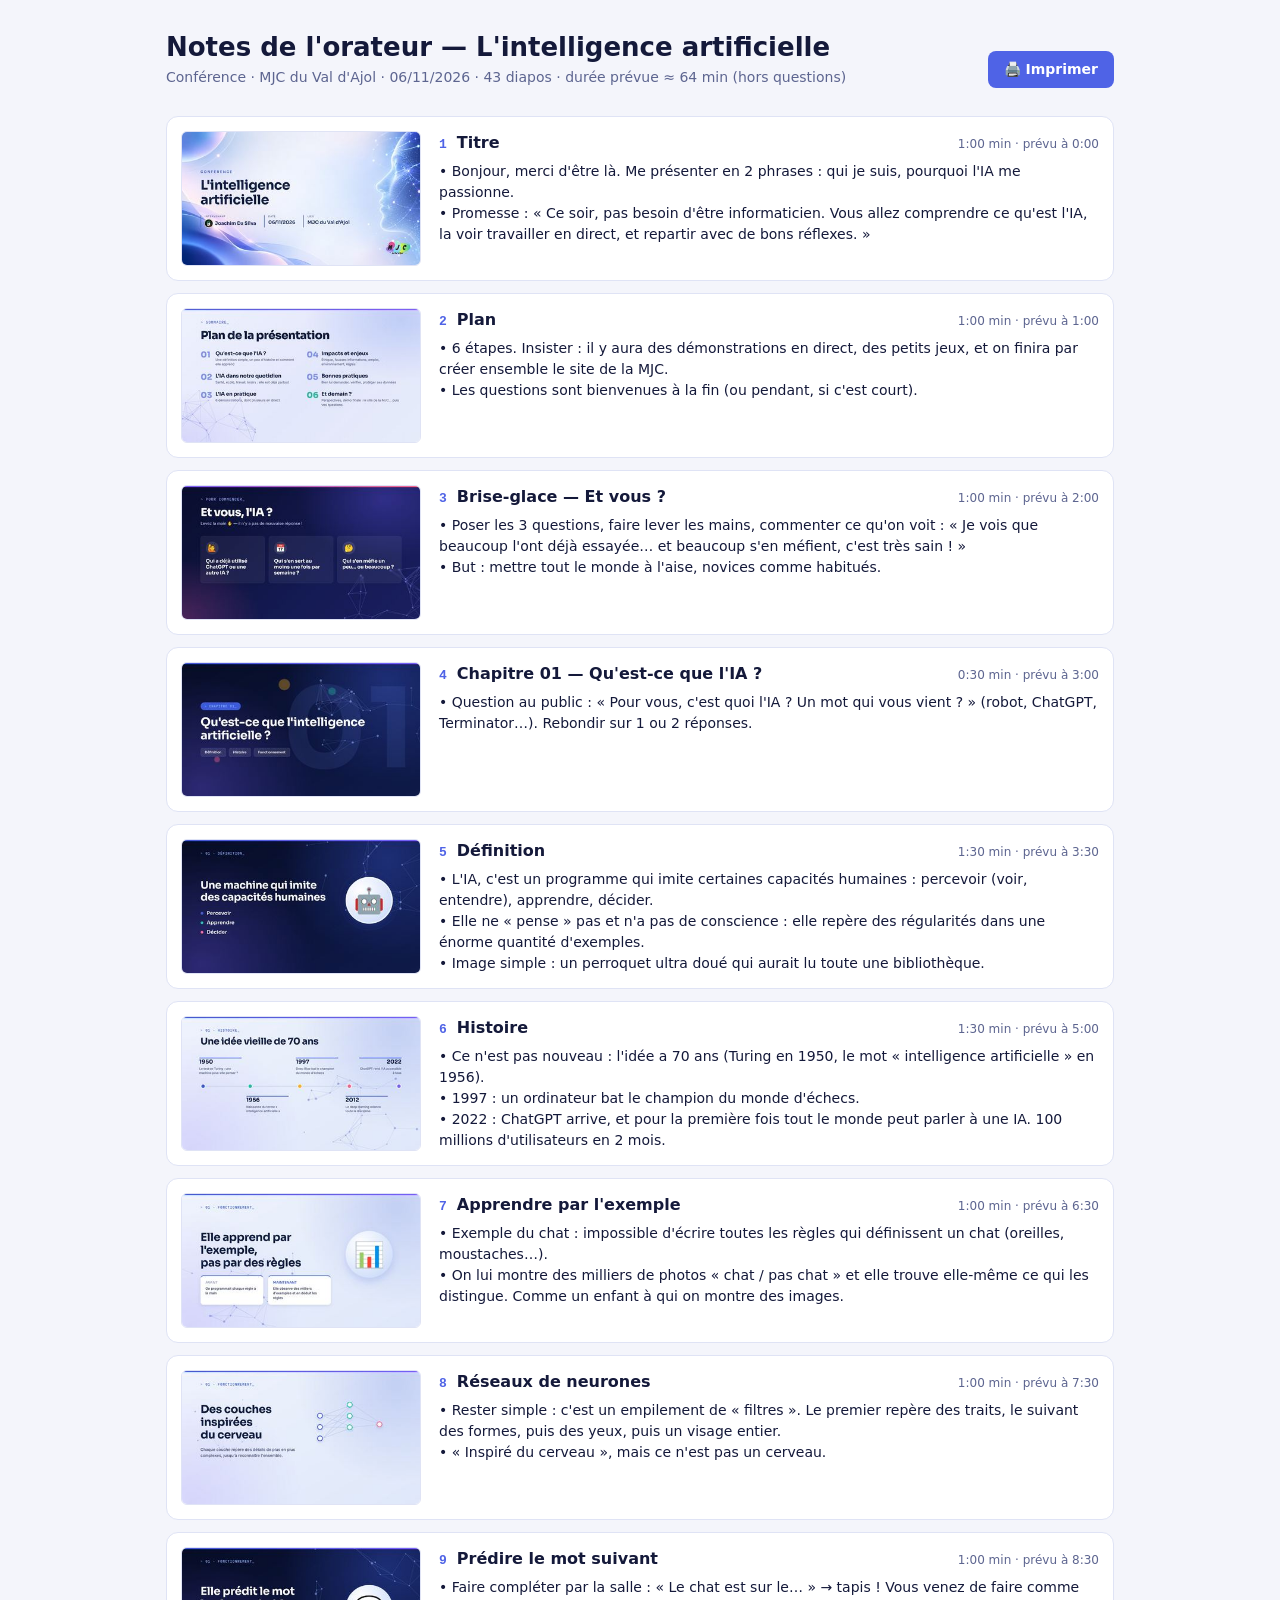
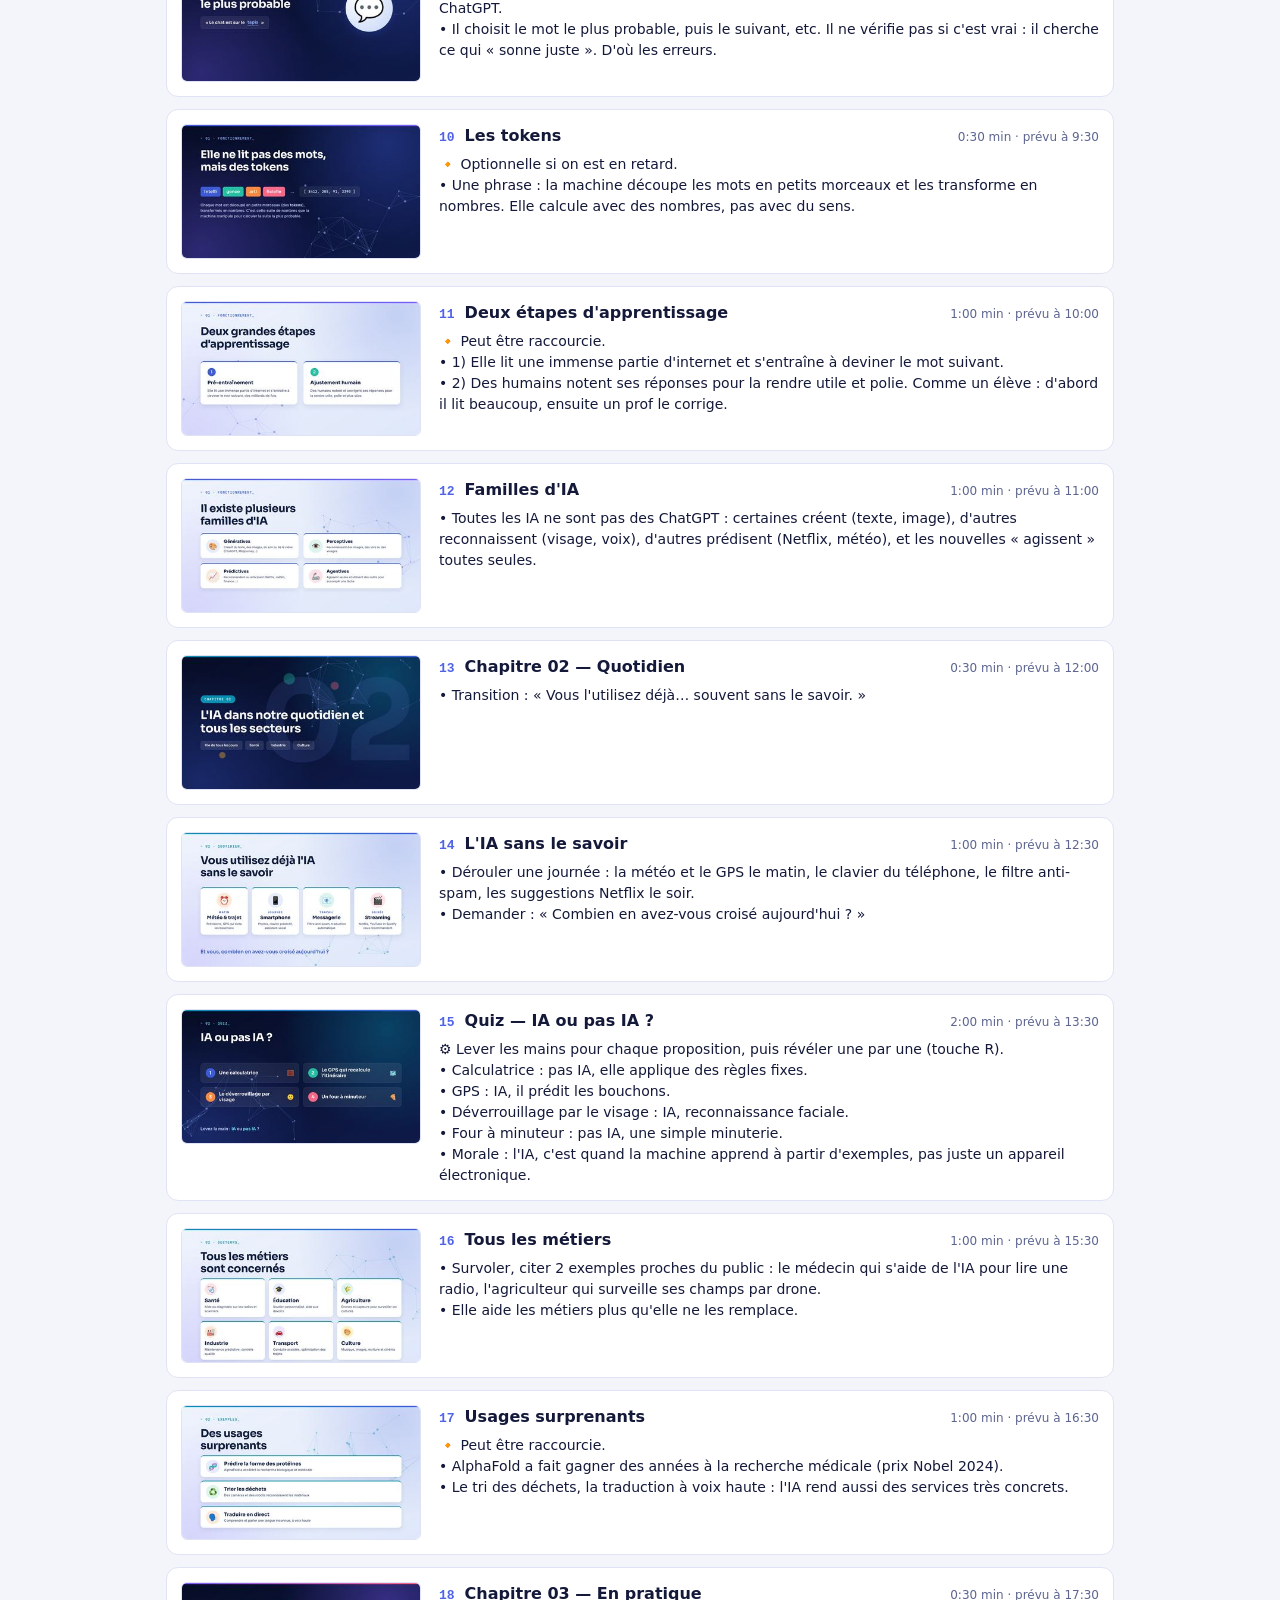
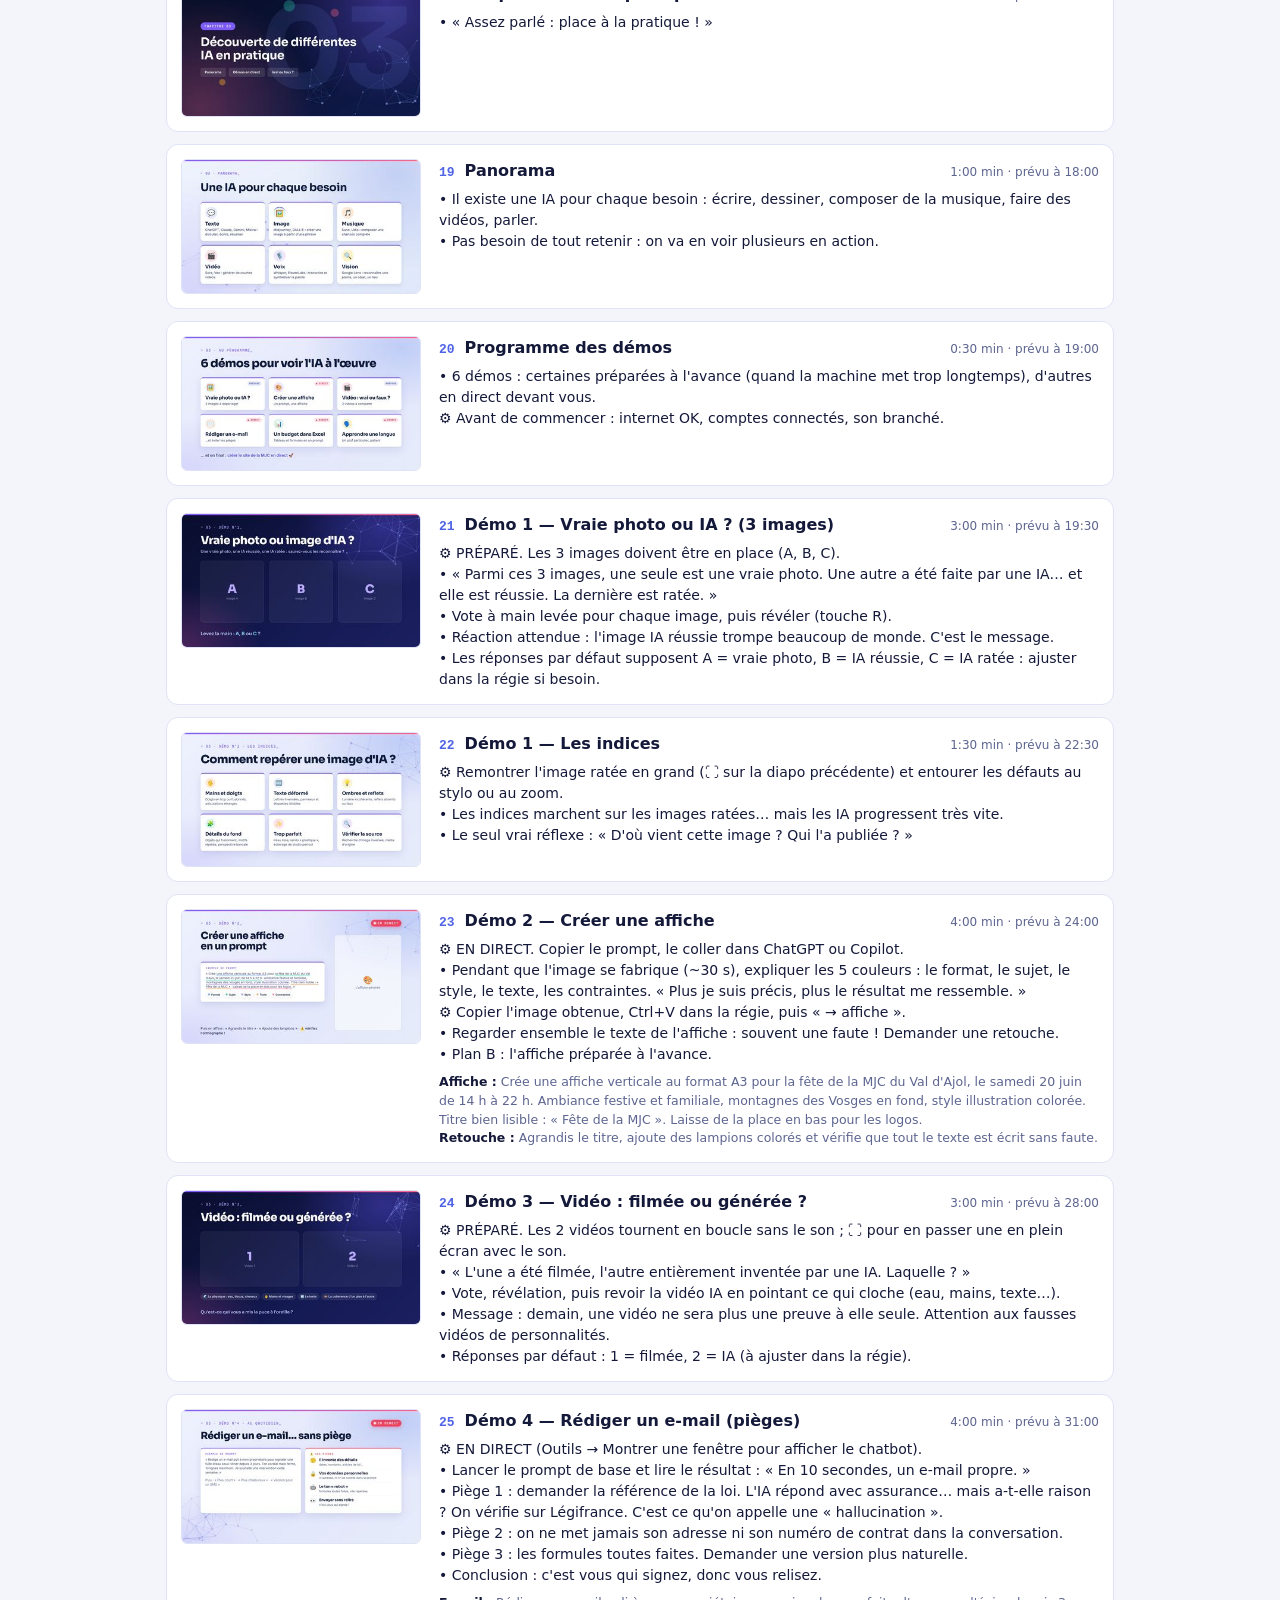
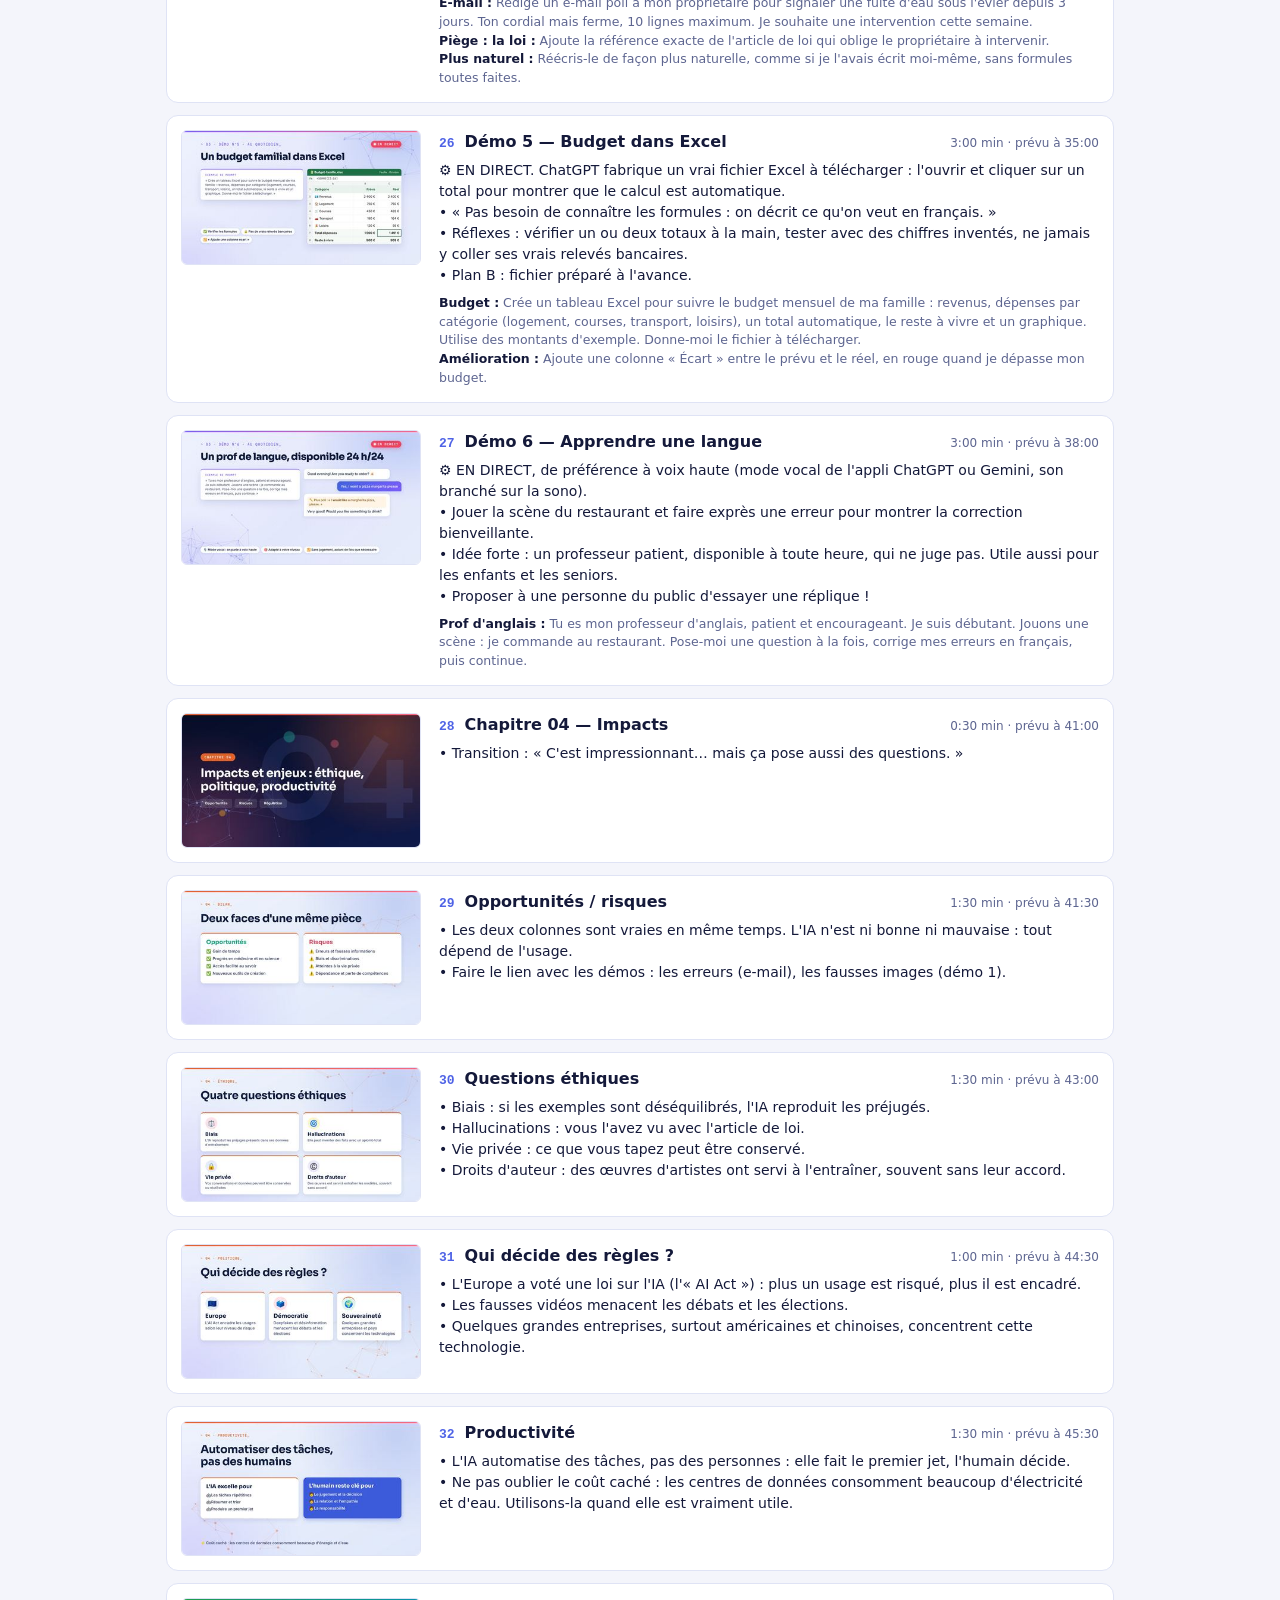
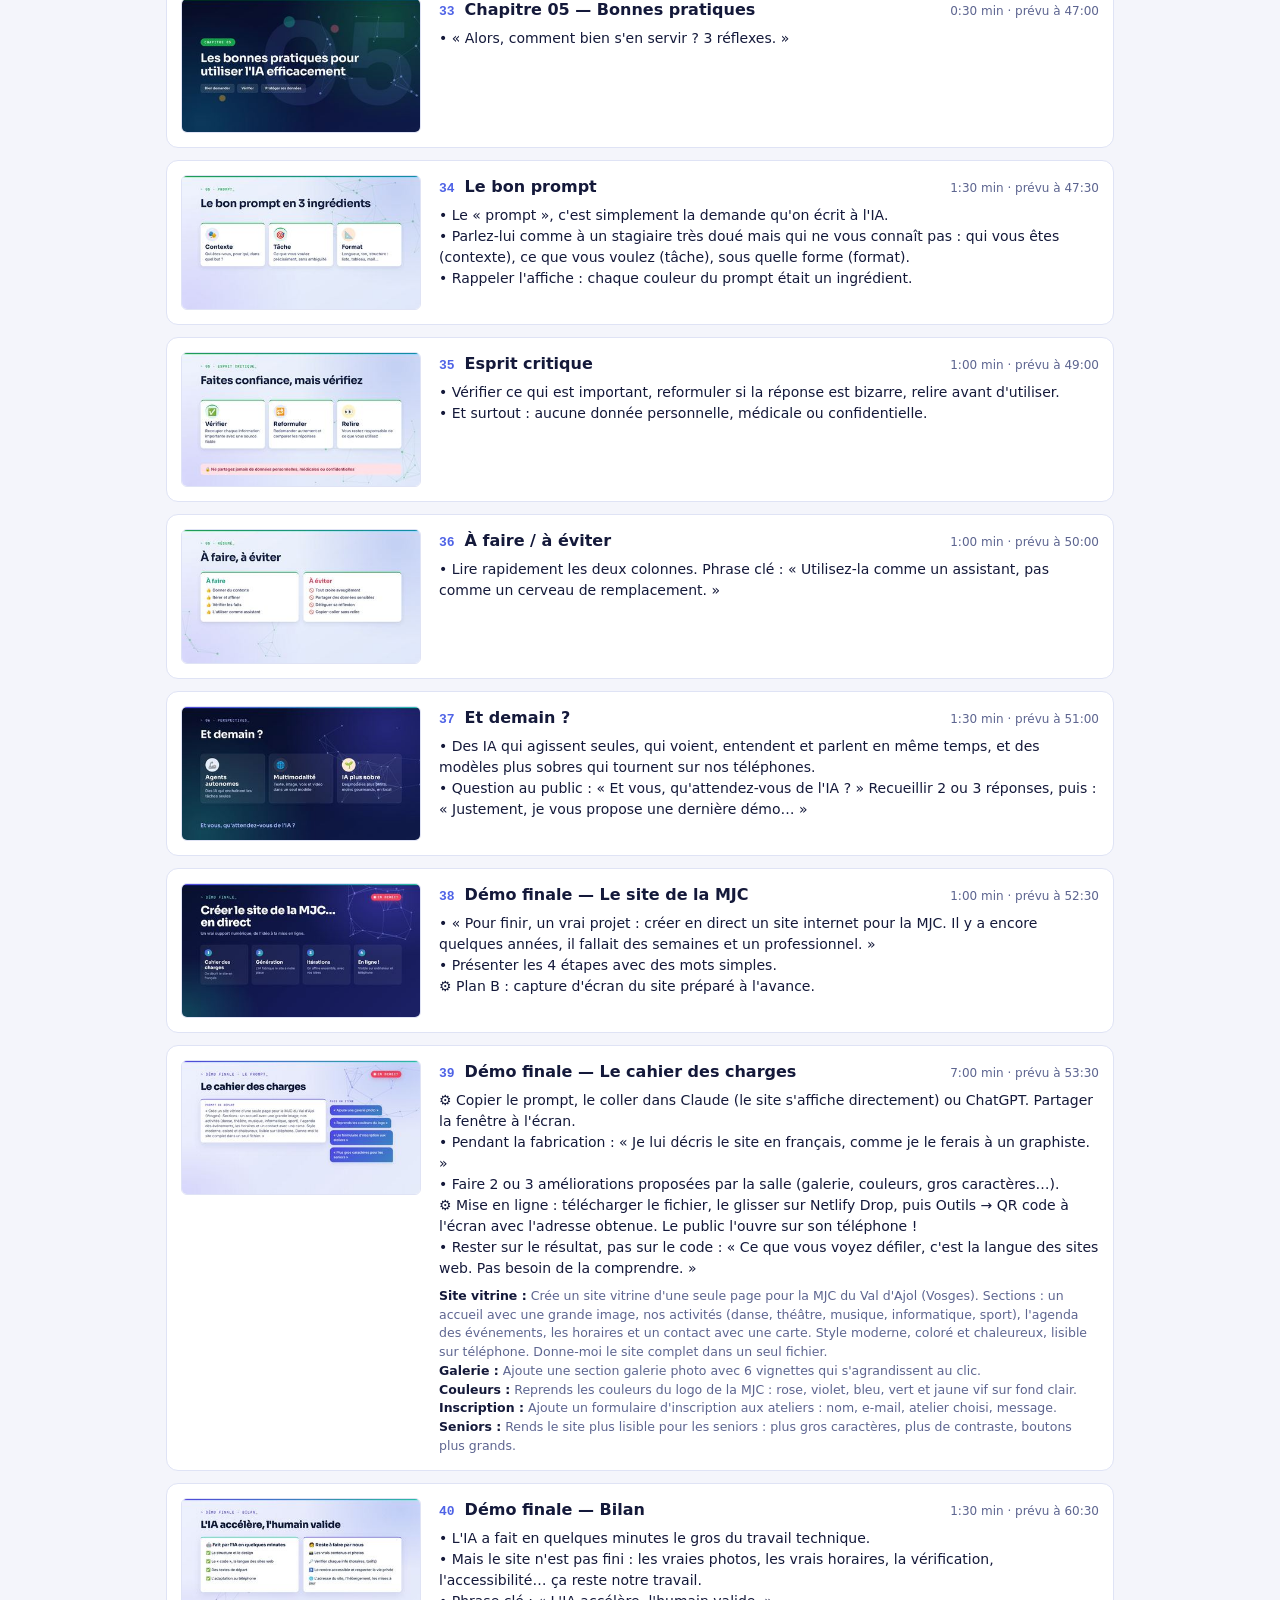
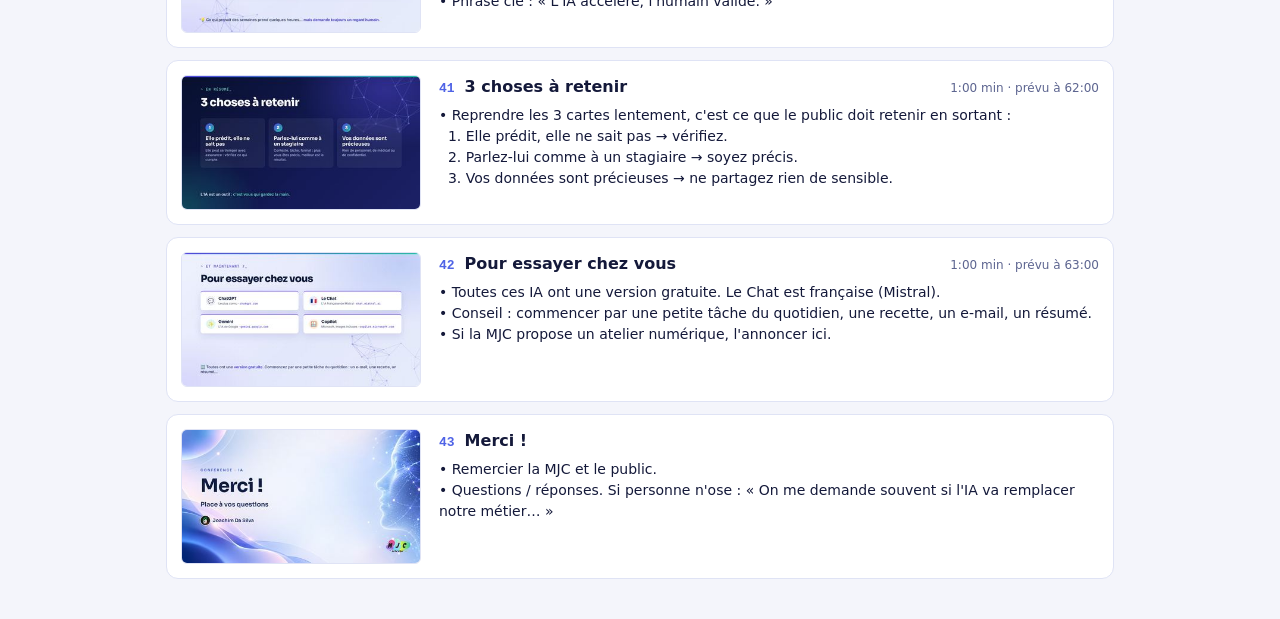
==== notes.html @ 3f6a73b7 "Améliorer la présentation et préparer le jour J (43 diapos) - Plan mis à jour, brise-glace en ouvert" ====
<!doctype html>
<html lang="fr">
<head>
  <meta charset="utf-8">
  <meta name="viewport" content="width=device-width, initial-scale=1">
  <title>Notes de l'orateur</title>
  <link rel="icon" href="data:image/svg+xml,<svg xmlns='http://www.w3.org/2000/svg' viewBox='0 0 100 100'><text y='.9em' font-size='90'>🖨️</text></svg>">
  <style>
    :root { color-scheme: light; --ink: #14193a; --muted: #5d6590; --line: #dfe3f5; --accent: #4f63e6; }
    * { box-sizing: border-box; }
    body { margin: 0; background: #f4f5fb; color: var(--ink); font: 14px/1.5 system-ui, -apple-system, "Segoe UI", Roboto, sans-serif; }
    header { max-width: 980px; margin: 0 auto; padding: 28px 16px 8px; display: flex; flex-wrap: wrap; gap: 12px; align-items: end; justify-content: space-between; }
    h1 { margin: 0; font-size: 26px; }
    .sub { color: var(--muted); }
    button { font: inherit; padding: 8px 16px; border-radius: 8px; border: 0; background: var(--accent); color: #fff; font-weight: 600; cursor: pointer; }
    main { max-width: 980px; margin: 0 auto; padding: 8px 16px 40px; }
    .s { display: grid; grid-template-columns: 240px 1fr; gap: 18px; background: #fff; border: 1px solid var(--line); border-radius: 12px; padding: 14px; margin-top: 12px; break-inside: avoid; }
    .s img { width: 100%; aspect-ratio: 16/9; border-radius: 6px; display: block; border: 1px solid var(--line); }
    .head { display: flex; gap: 10px; align-items: baseline; flex-wrap: wrap; }
    .num { font: 700 13px ui-monospace, Menlo, monospace; color: var(--accent); }
    .title { font-weight: 700; font-size: 16px; }
    .min { margin-left: auto; font-size: 12px; color: var(--muted); white-space: nowrap; }
    .notes { white-space: pre-wrap; margin-top: 6px; }
    .prompts { margin-top: 8px; font-size: 12.5px; color: var(--muted); }
    .prompts b { color: var(--ink); }
    @media (max-width: 640px) { .s { grid-template-columns: 1fr; } }
    @media print {
      body { background: #fff; font-size: 11.5px; }
      header button { display: none; }
      header { padding-top: 0; }
      .s { grid-template-columns: 170px 1fr; padding: 8px; margin-top: 6px; border-radius: 6px; }
    }
  </style>
</head>
<body>
  <header>
    <div>
      <h1 id="t"></h1>
      <div class="sub" id="sub"></div>
    </div>
    <button onclick="print()">🖨️ Imprimer</button>
  </header>
  <main id="list"></main>
  <script src="js/deck.js"></script>
  <script>
    (function () {
      const esc = (s) => String(s ?? '').replace(/[&<>"']/g, (c) => ({ '&': '&amp;', '<': '&lt;', '>': '&gt;', '"': '&quot;', "'": '&#39;' }[c]));
      let local = {};
      try { local = JSON.parse(localStorage.getItem('wc:notes')) || {}; } catch {}
      const fmt = (m) => { const s = Math.round(m * 60); return `${Math.floor(s / 60)}:${String(s % 60).padStart(2, '0')}`; };
      let total = 0;
      const rows = [];
      for (let n = 1; n <= DECK.slideCount; n++) {
        const c = DECK.slides[n] || {};
        const start = total;
        total += c.minutes || 0;
        const notes = local[n] ?? c.notes ?? '';
        const prompts = (c.prompts || []).map((p) => `<div><b>${esc(p.label)} :</b> ${esc(p.text)}</div>`).join('');
        rows.push(`<section class="s"><img src="${DECK.thumb(n)}" alt="">
          <div><div class="head"><span class="num">${n}</span><span class="title">${esc(c.title || 'Diapo ' + n)}</span>
          <span class="min">${c.minutes ? `${fmt(c.minutes)} min · prévu à ${fmt(start)}` : ''}</span></div>
          <div class="notes">${esc(notes) || '<span class="sub">—</span>'}</div>
          ${prompts ? `<div class="prompts">${prompts}</div>` : ''}</div></section>`);
      }
      document.title = 'Notes — ' + DECK.title;
      document.getElementById('t').textContent = 'Notes de l\'orateur — ' + DECK.title;
      document.getElementById('sub').textContent = `${DECK.subtitle} · ${DECK.slideCount} diapos · durée prévue ≈ ${Math.round(total)} min (hors questions)`;
      document.getElementById('list').innerHTML = rows.join('');
    })();
  </script>
</body>
</html>
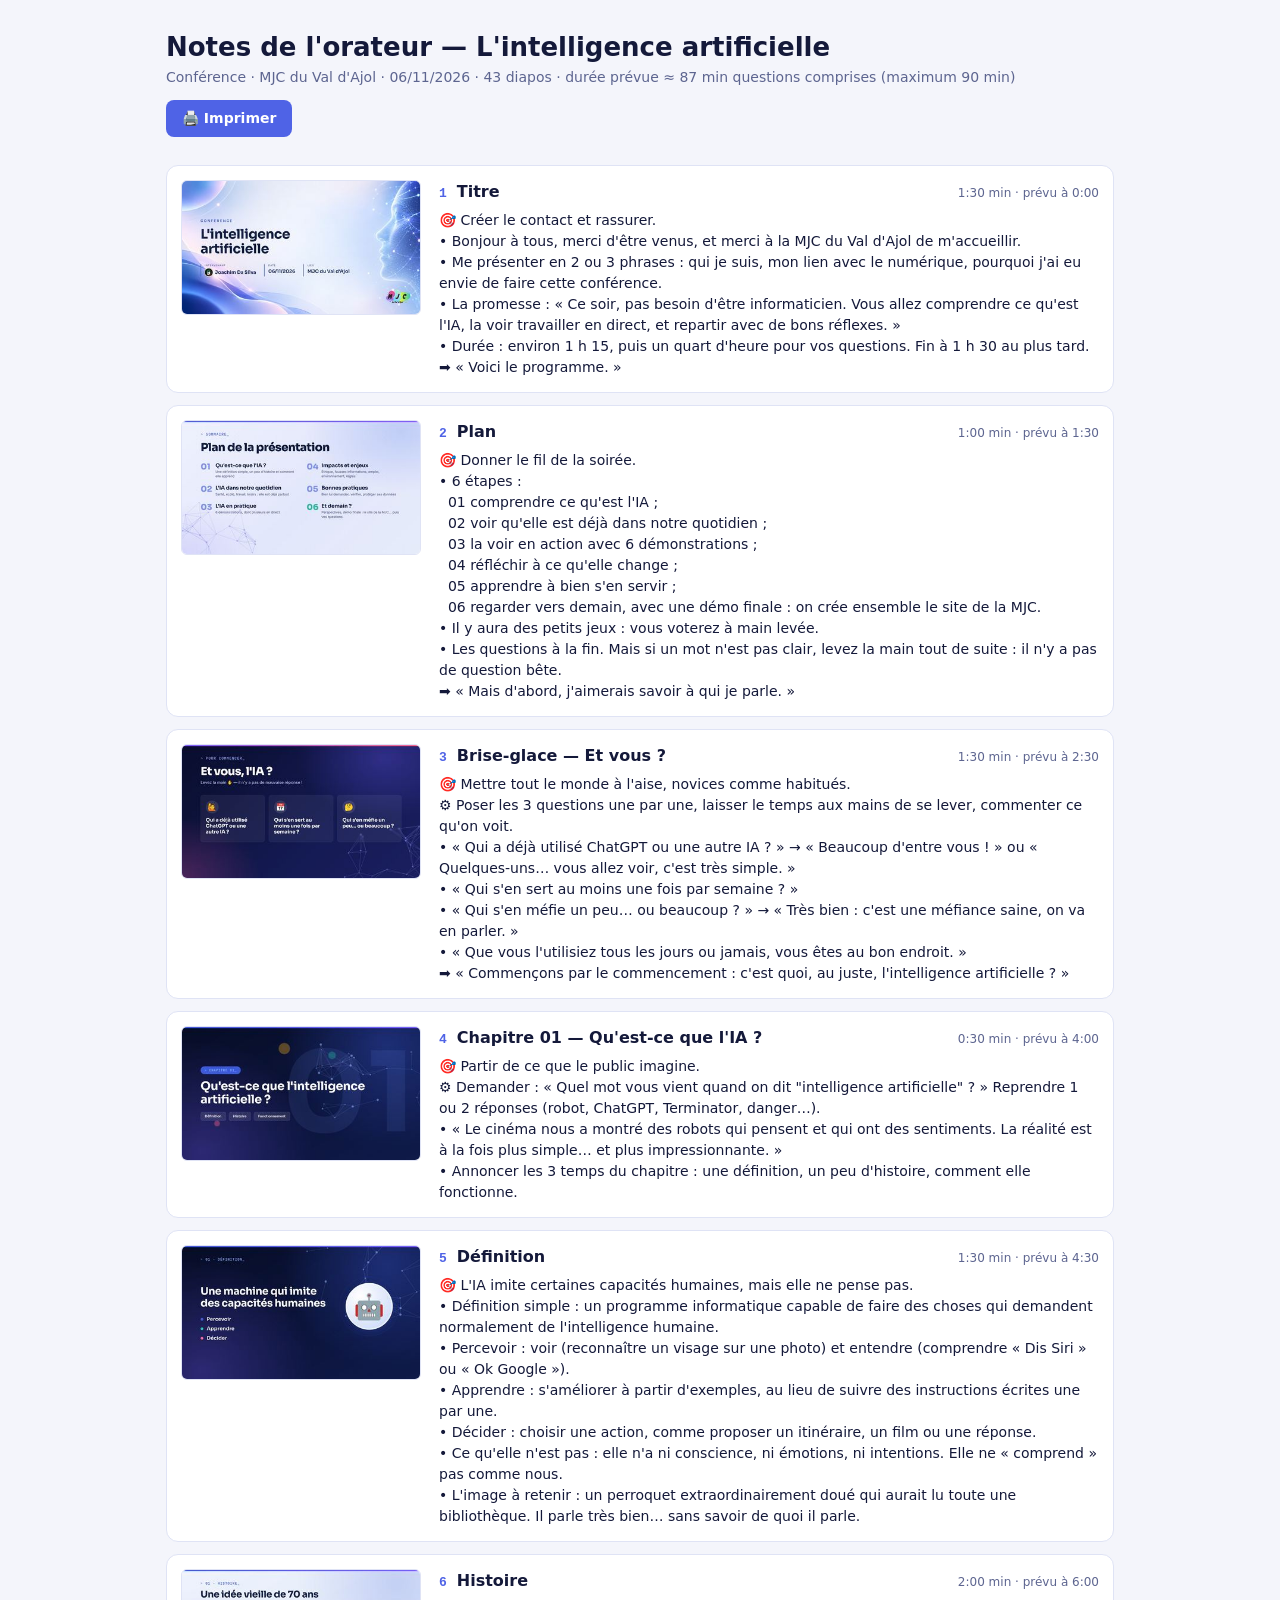
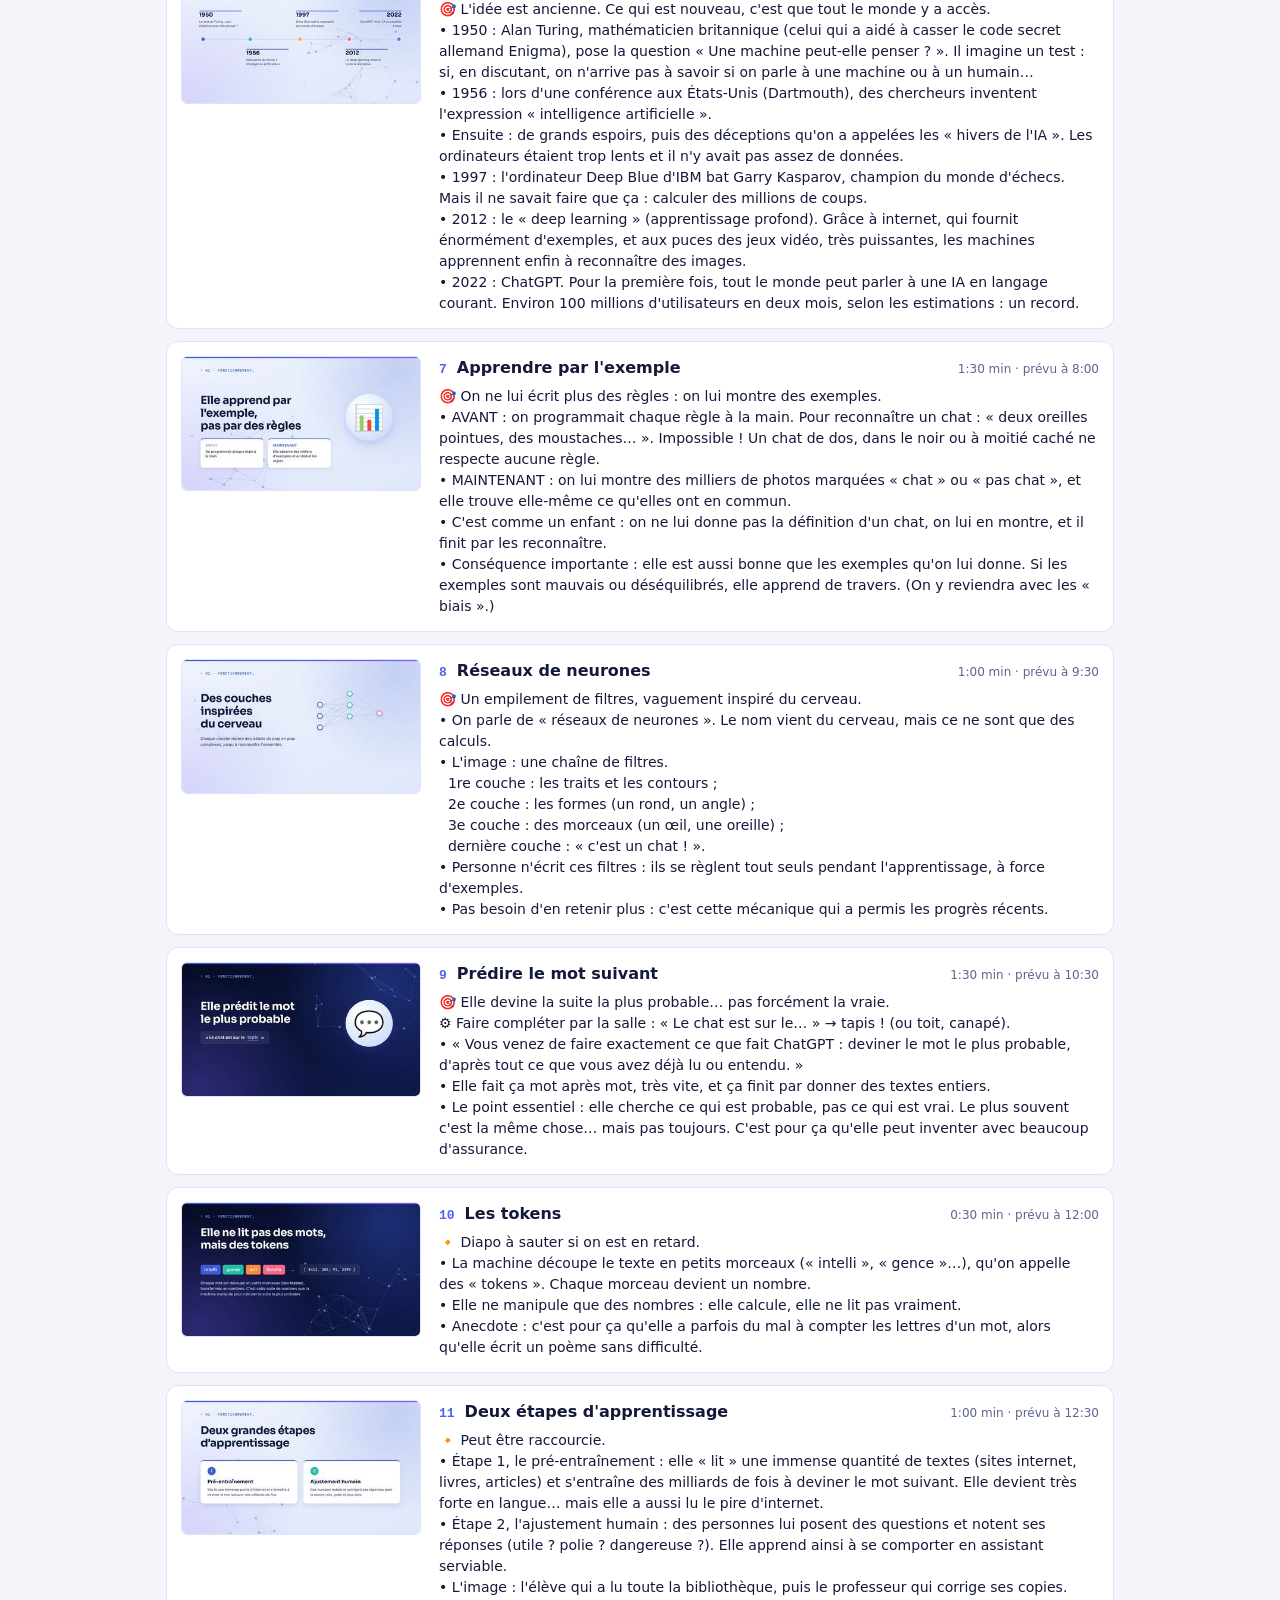
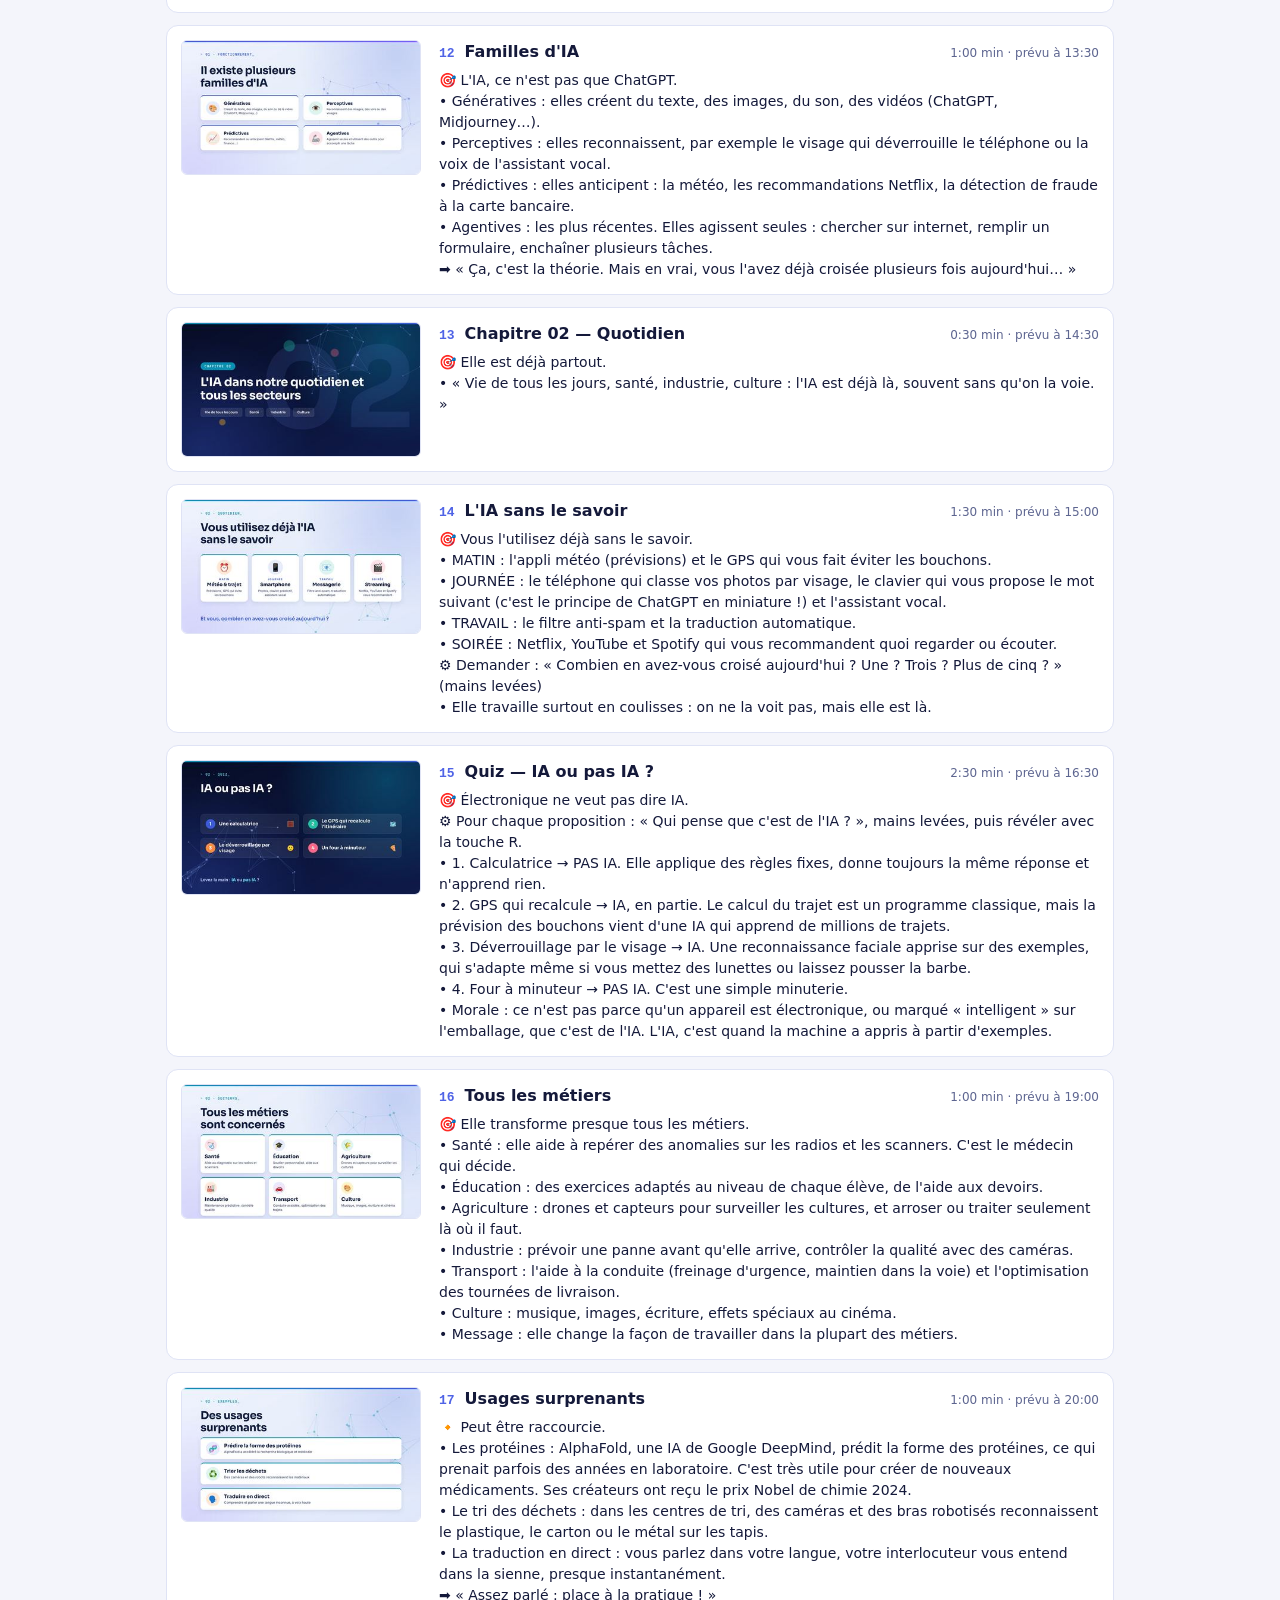
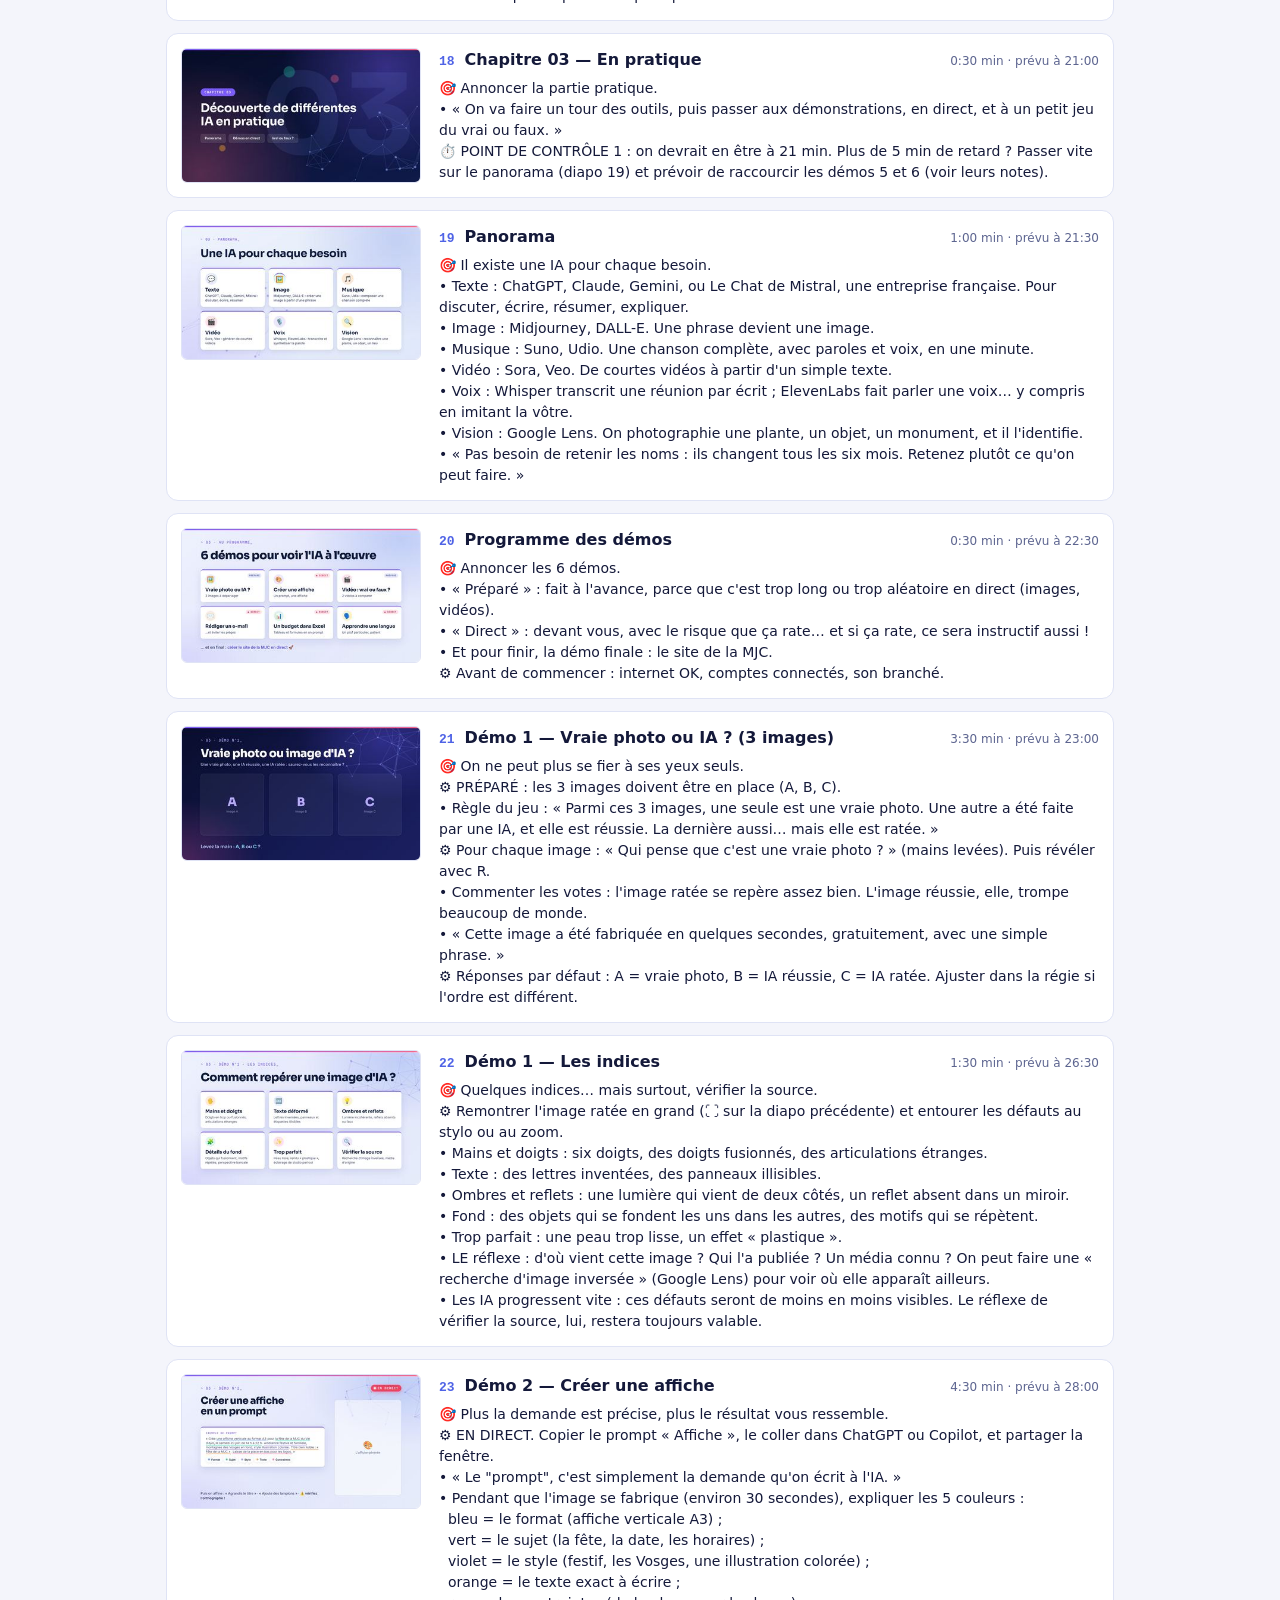
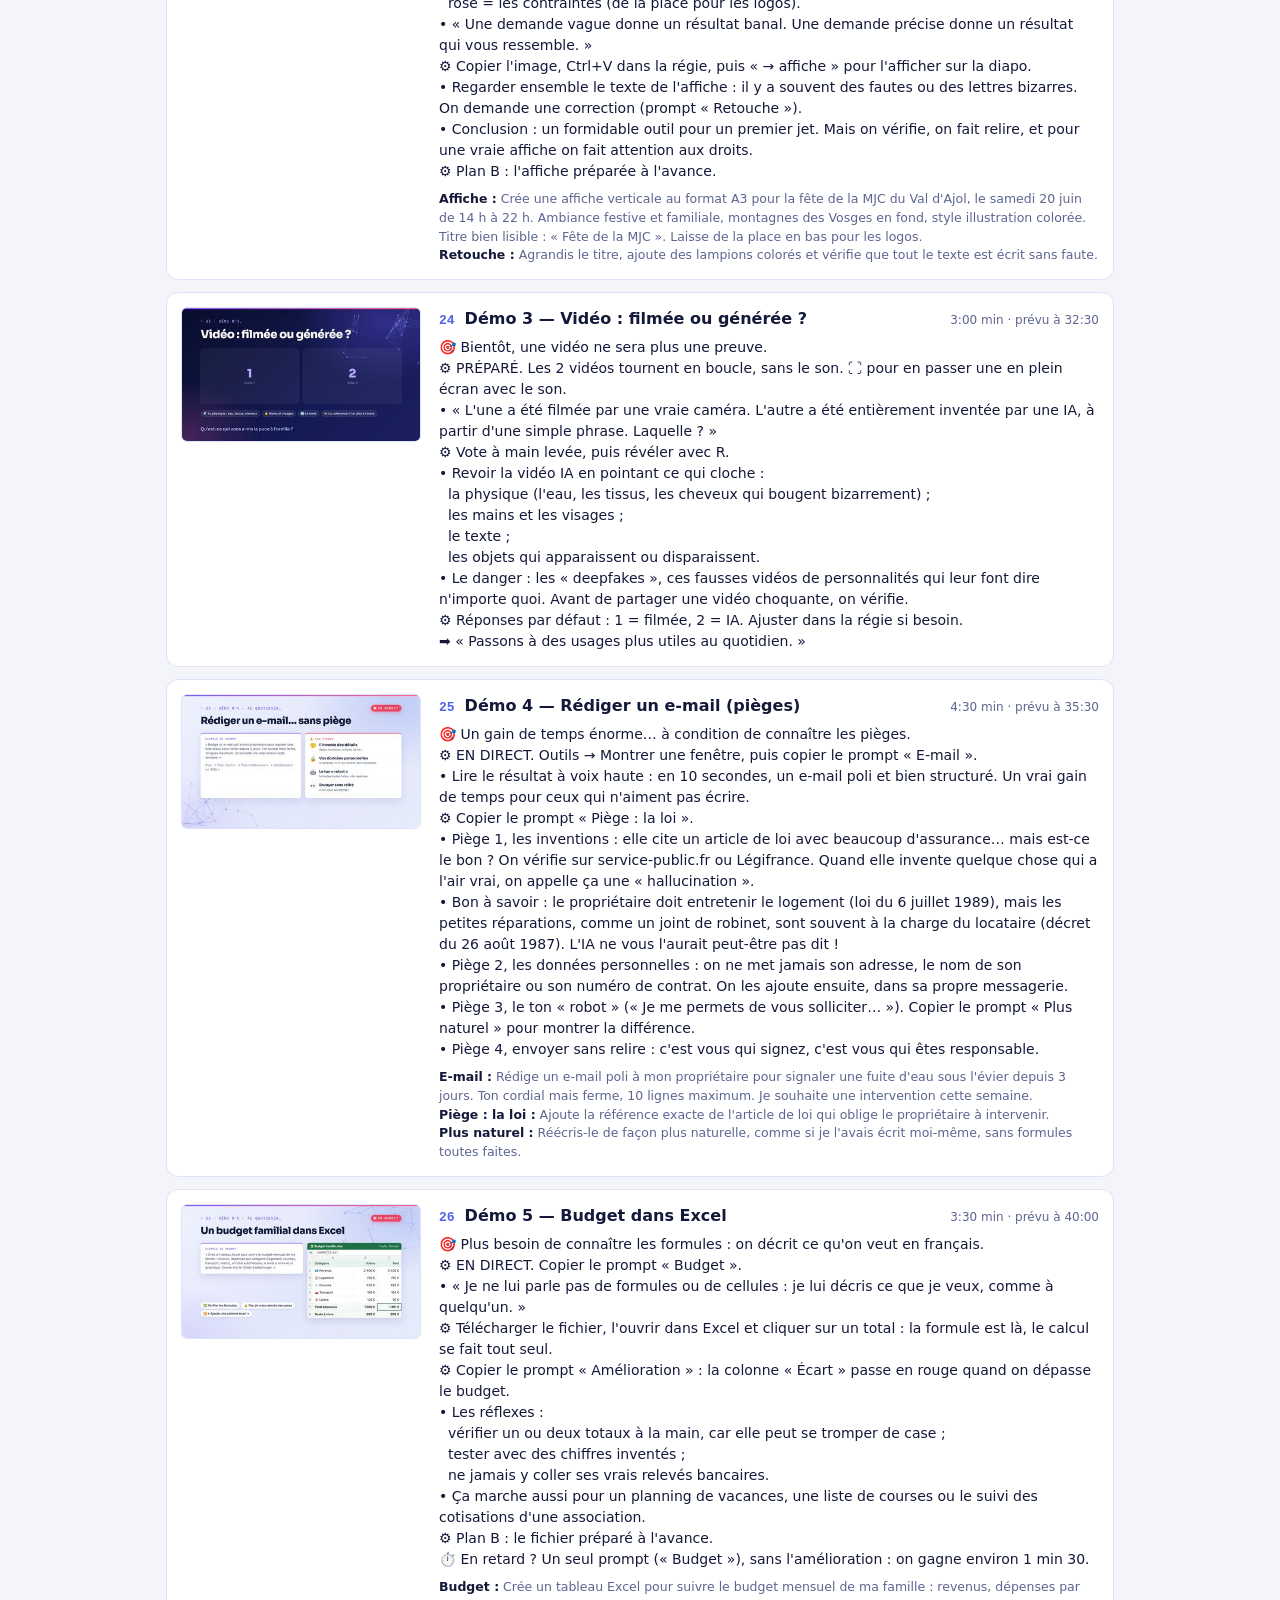
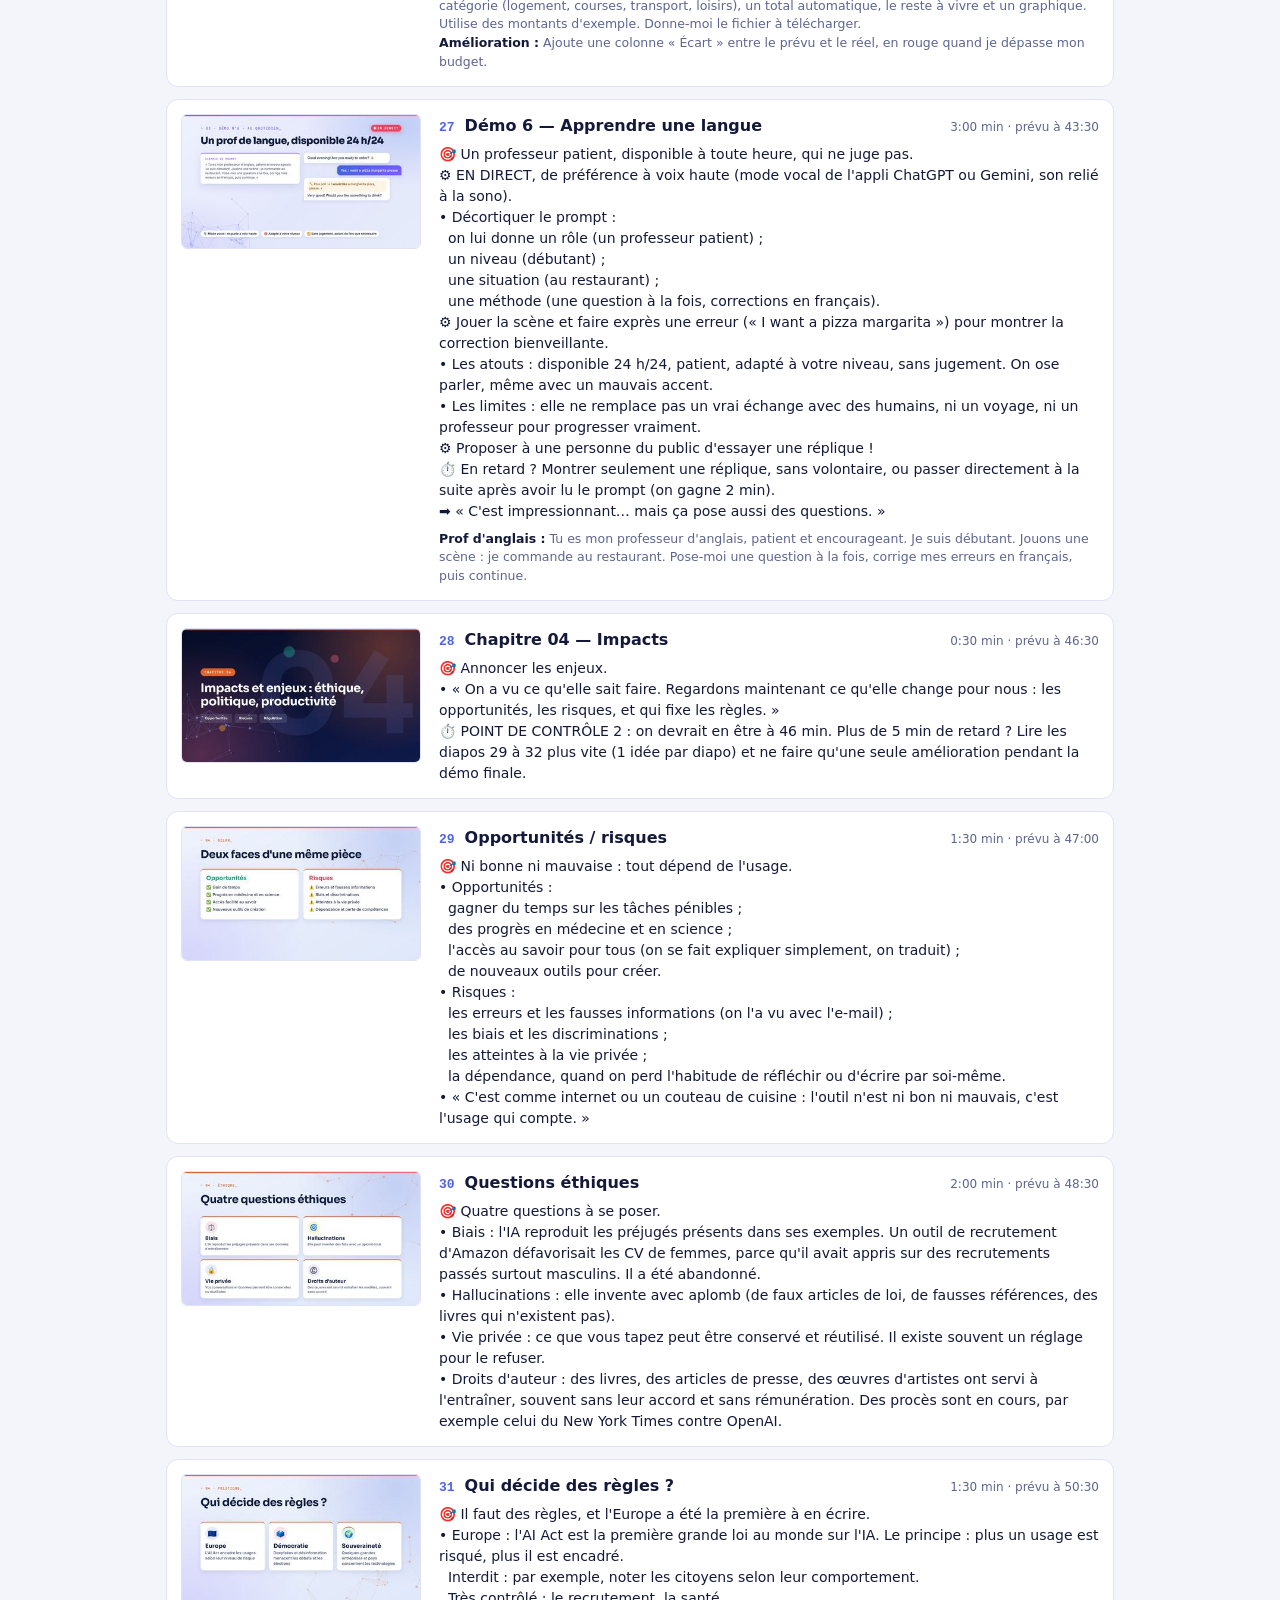
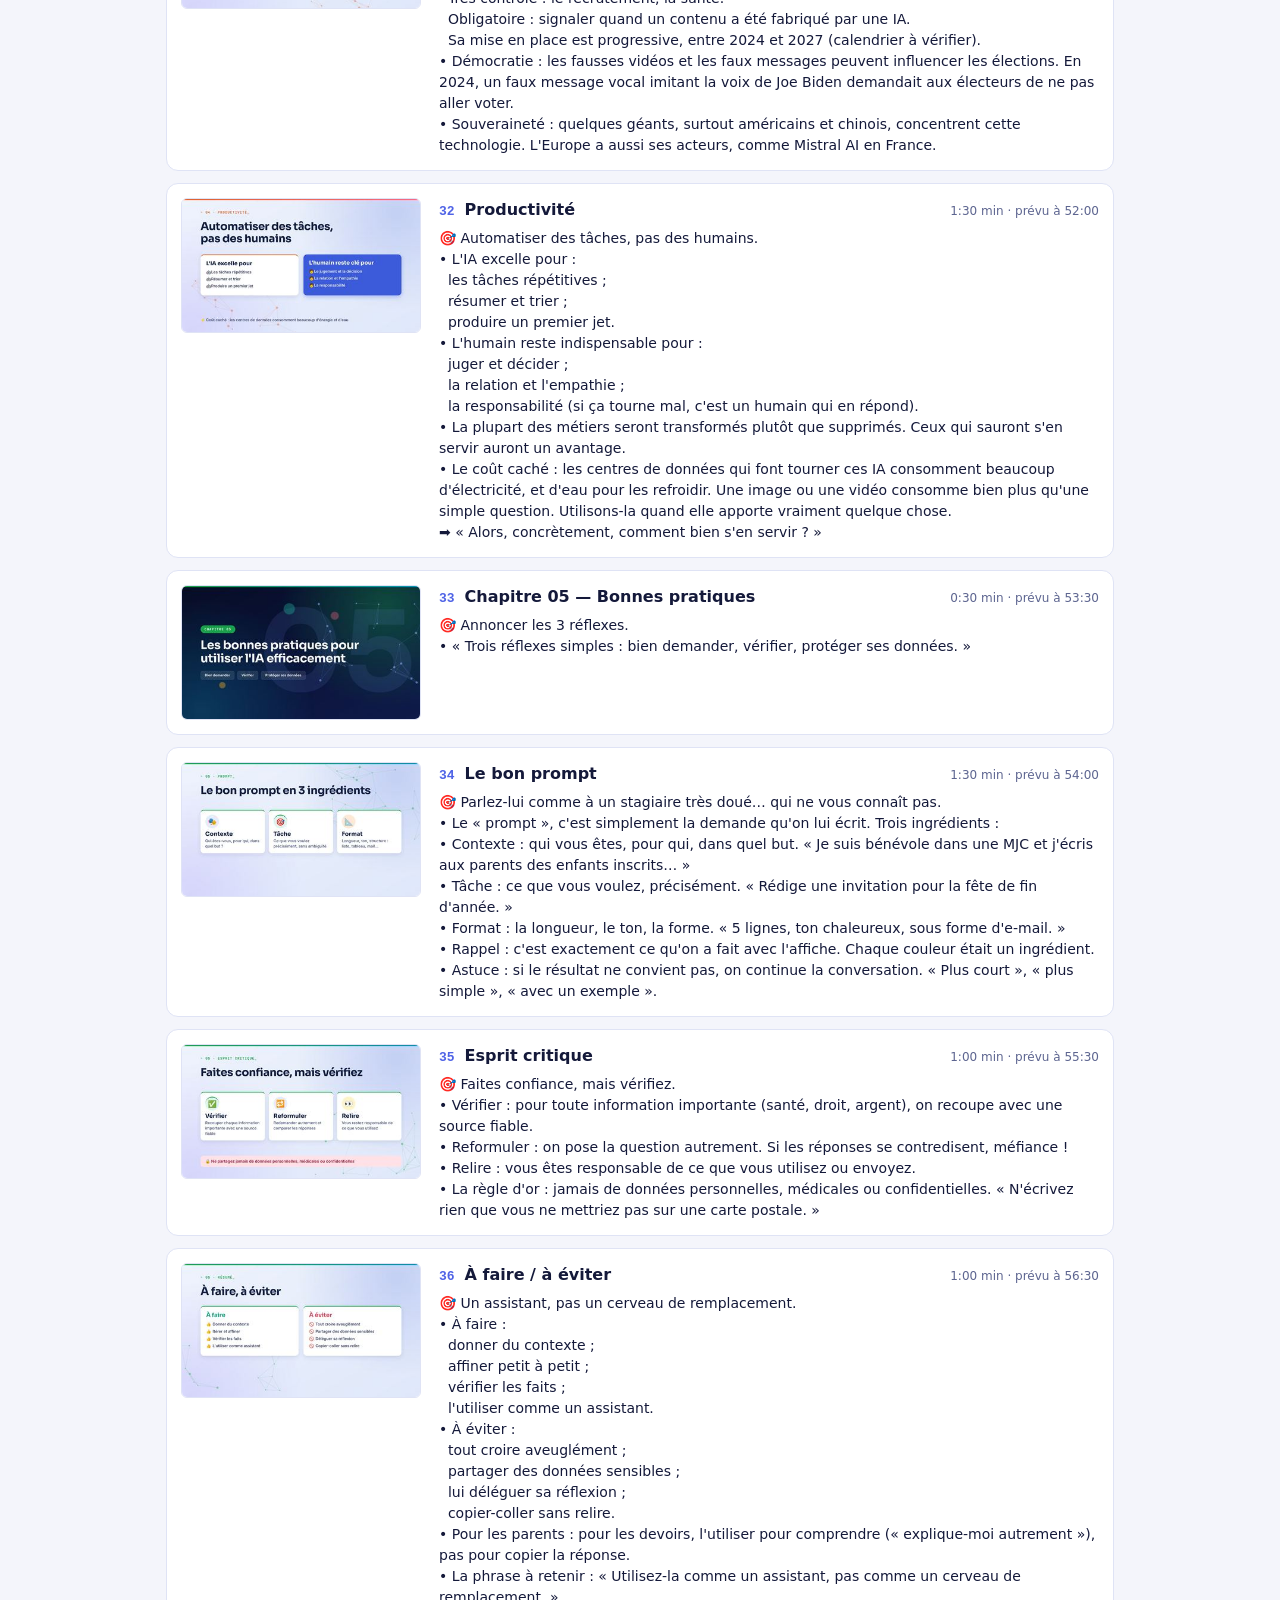
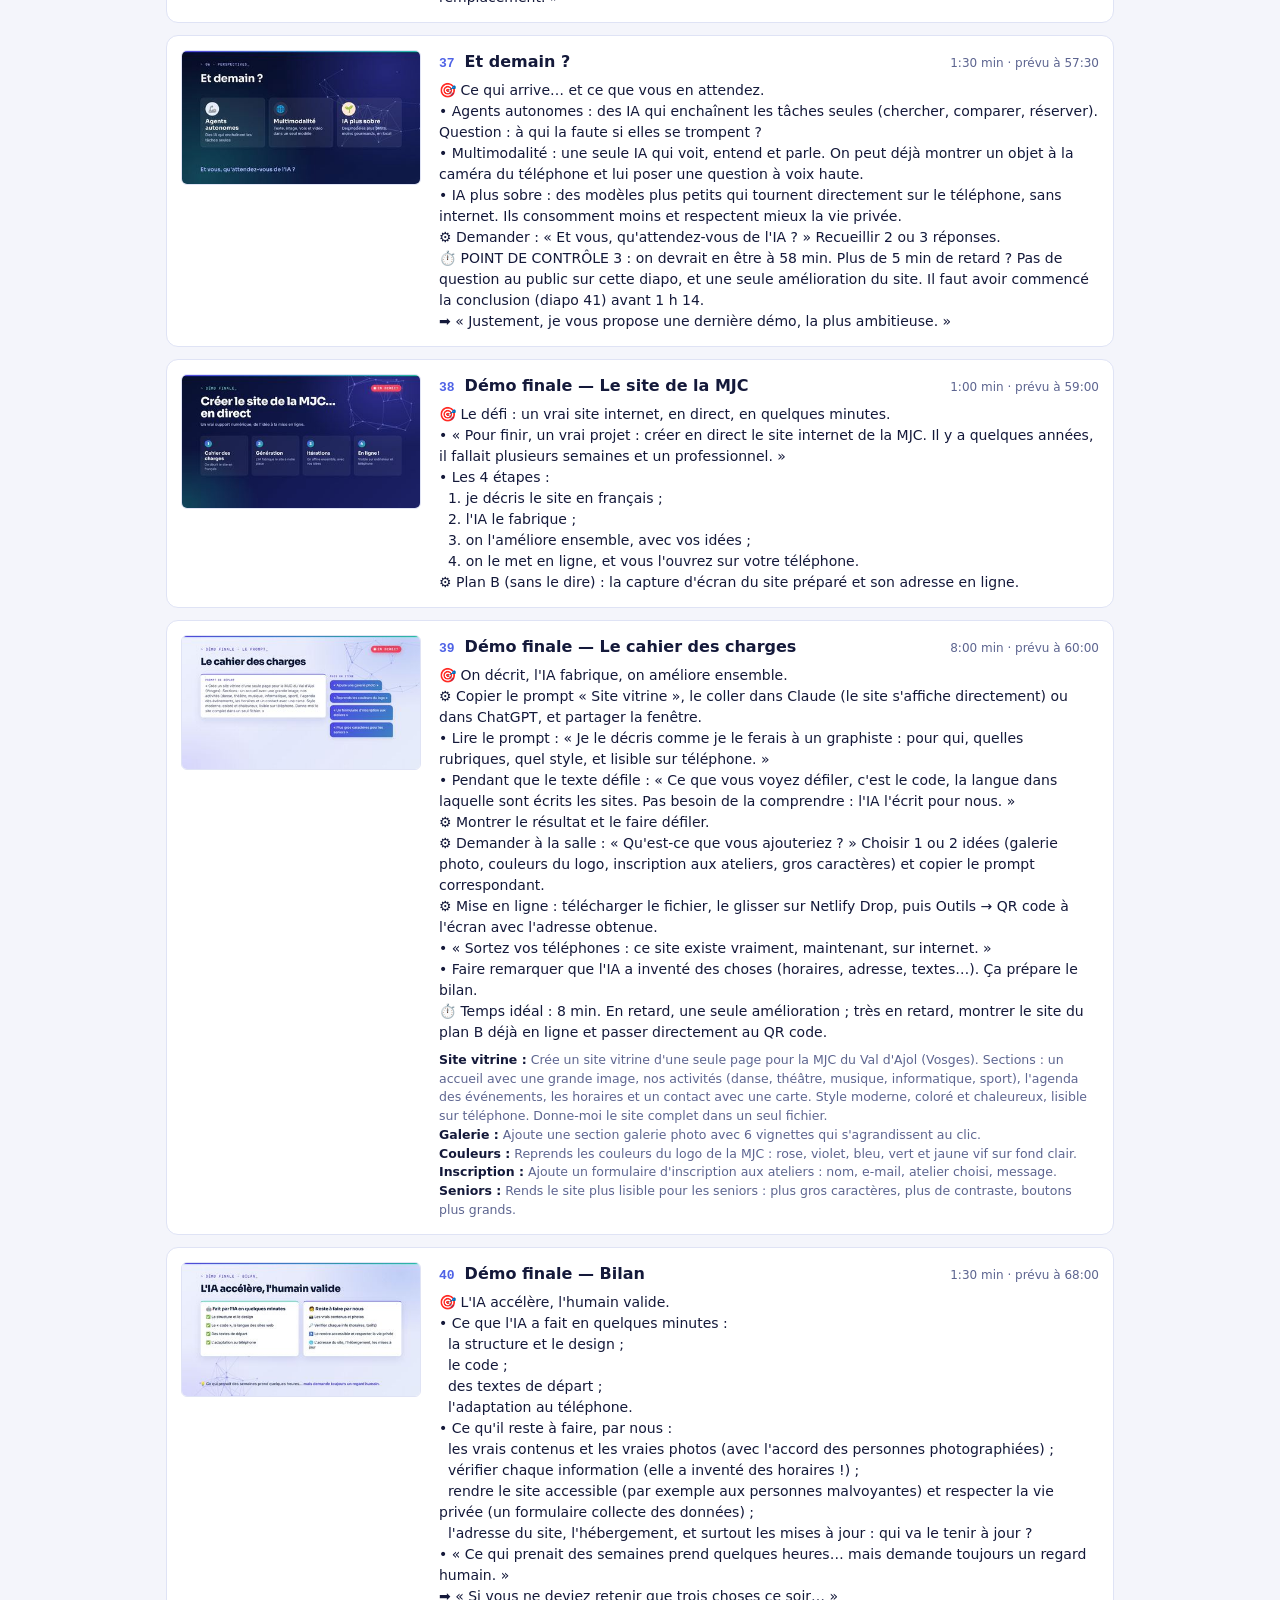
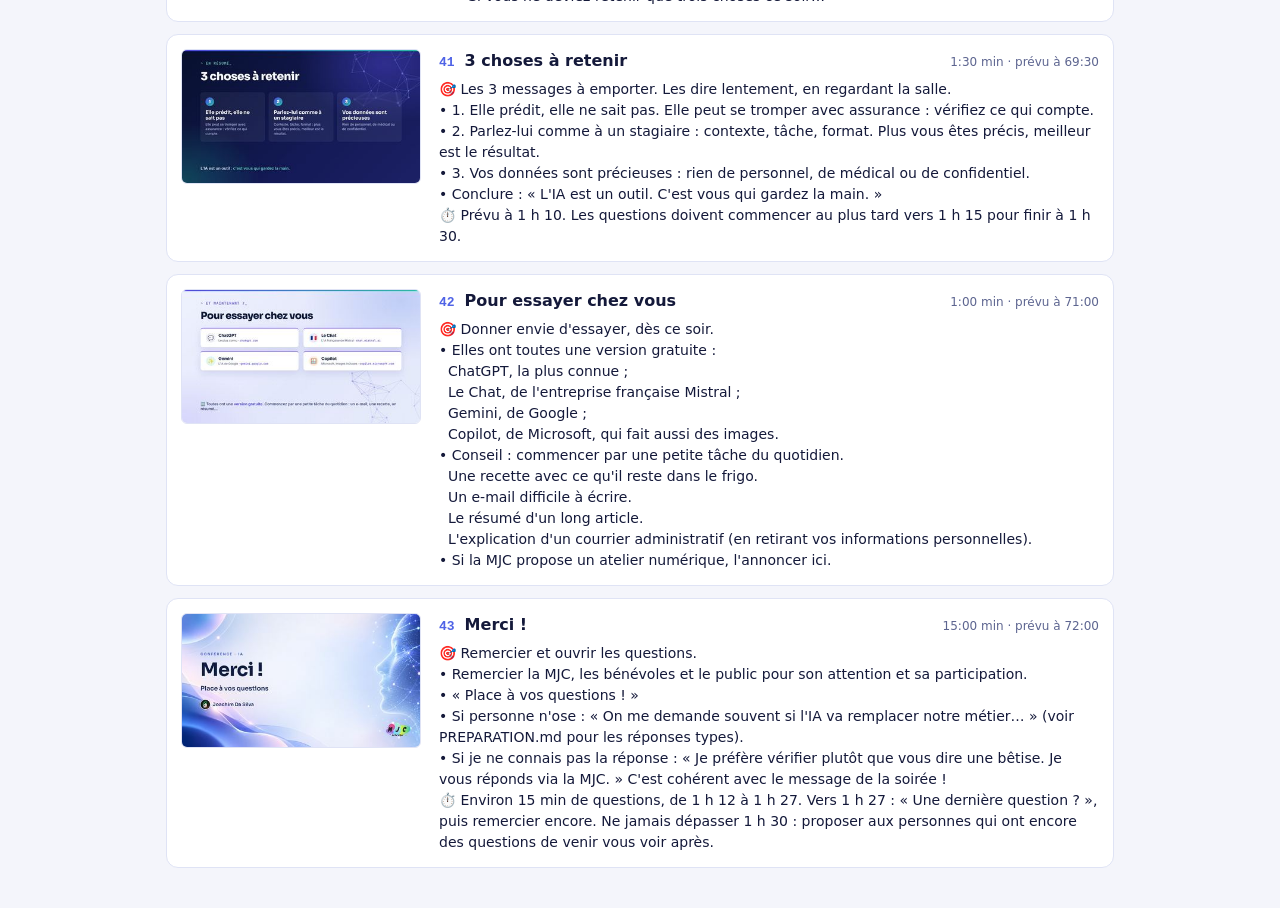
==== commit 2beb7479: "Recaler la conférence sur 1 h 30 maximum - Minutage réaliste par diapo : 72 min de contenu, 15 min d" ====
--- a/notes.html
+++ b/notes.html
@@ -64,7 +64,7 @@
       }
       document.title = 'Notes — ' + DECK.title;
       document.getElementById('t').textContent = 'Notes de l\'orateur — ' + DECK.title;
-      document.getElementById('sub').textContent = `${DECK.subtitle} · ${DECK.slideCount} diapos · durée prévue ≈ ${Math.round(total)} min (hors questions)`;
+      document.getElementById('sub').textContent = `${DECK.subtitle} · ${DECK.slideCount} diapos · durée prévue ≈ ${Math.round(total)} min questions comprises (maximum ${DECK.durationMinutes} min)`;
       document.getElementById('list').innerHTML = rows.join('');
     })();
   </script>
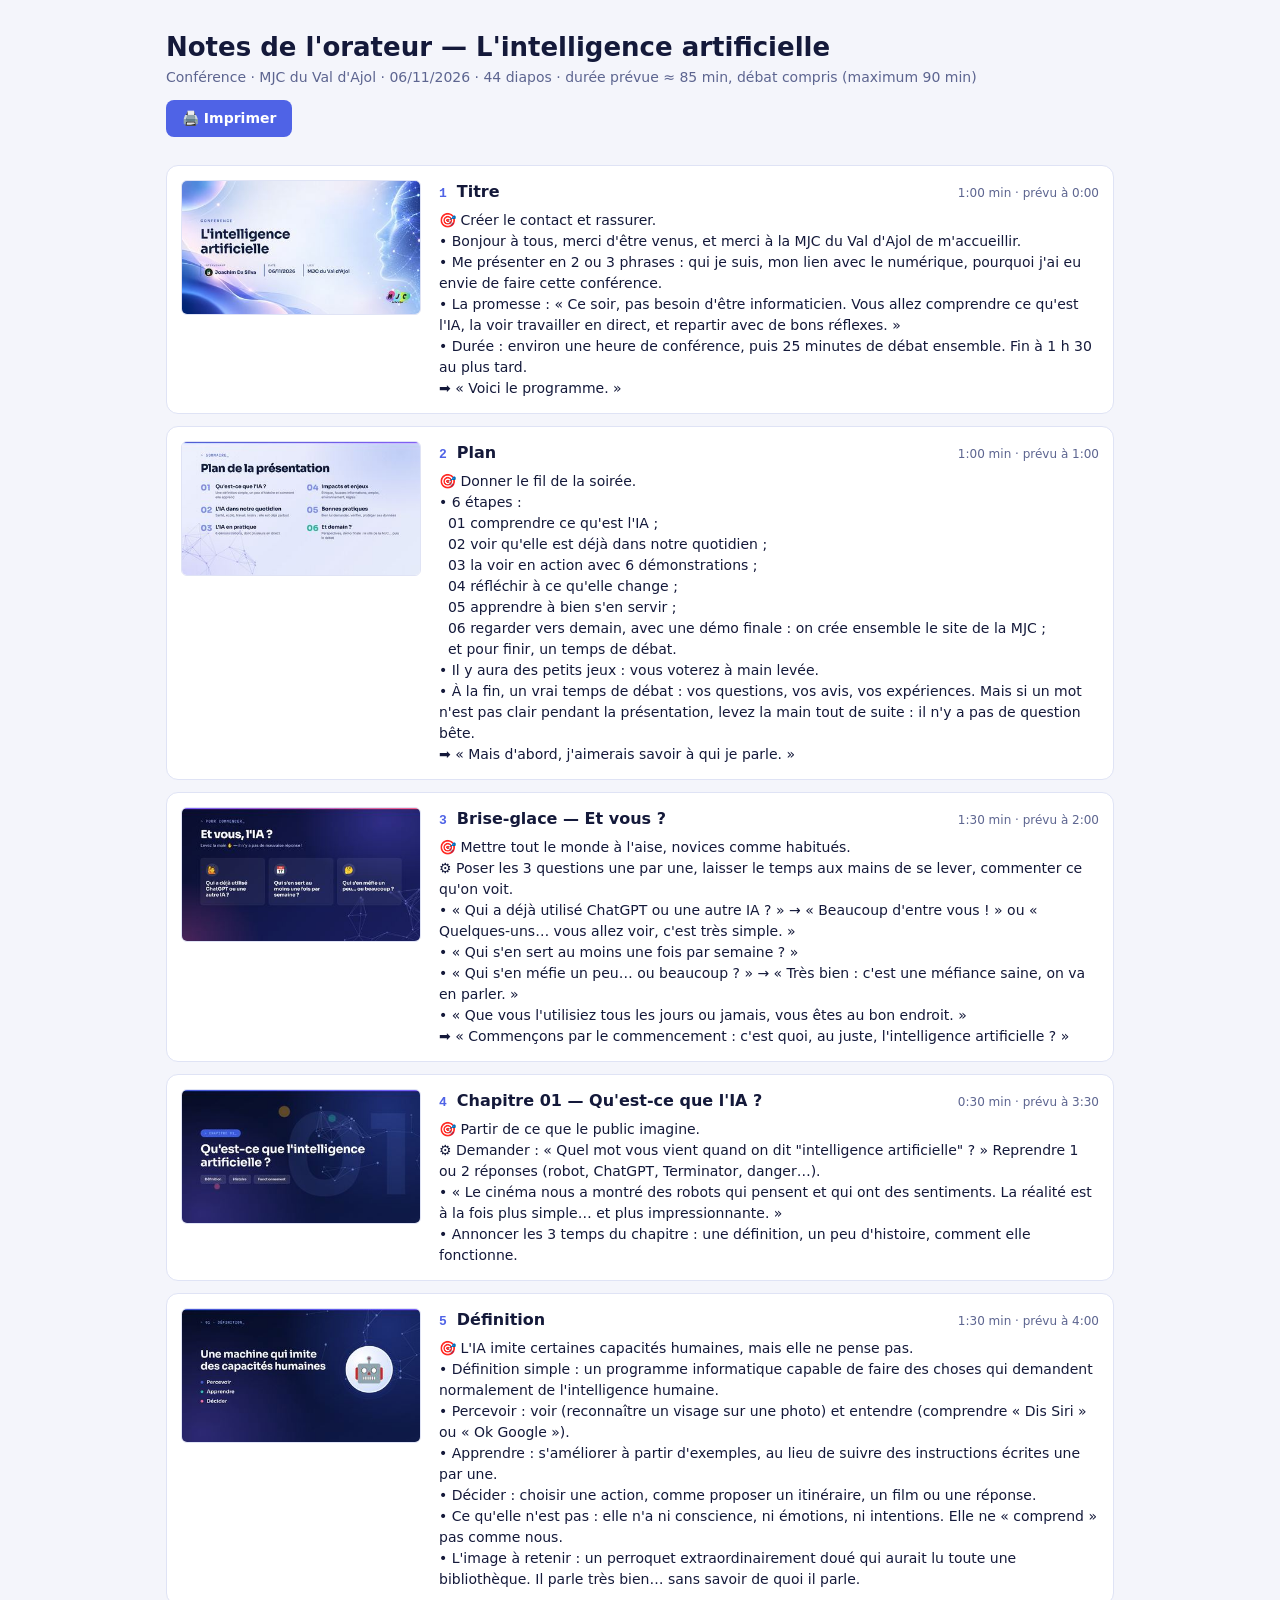
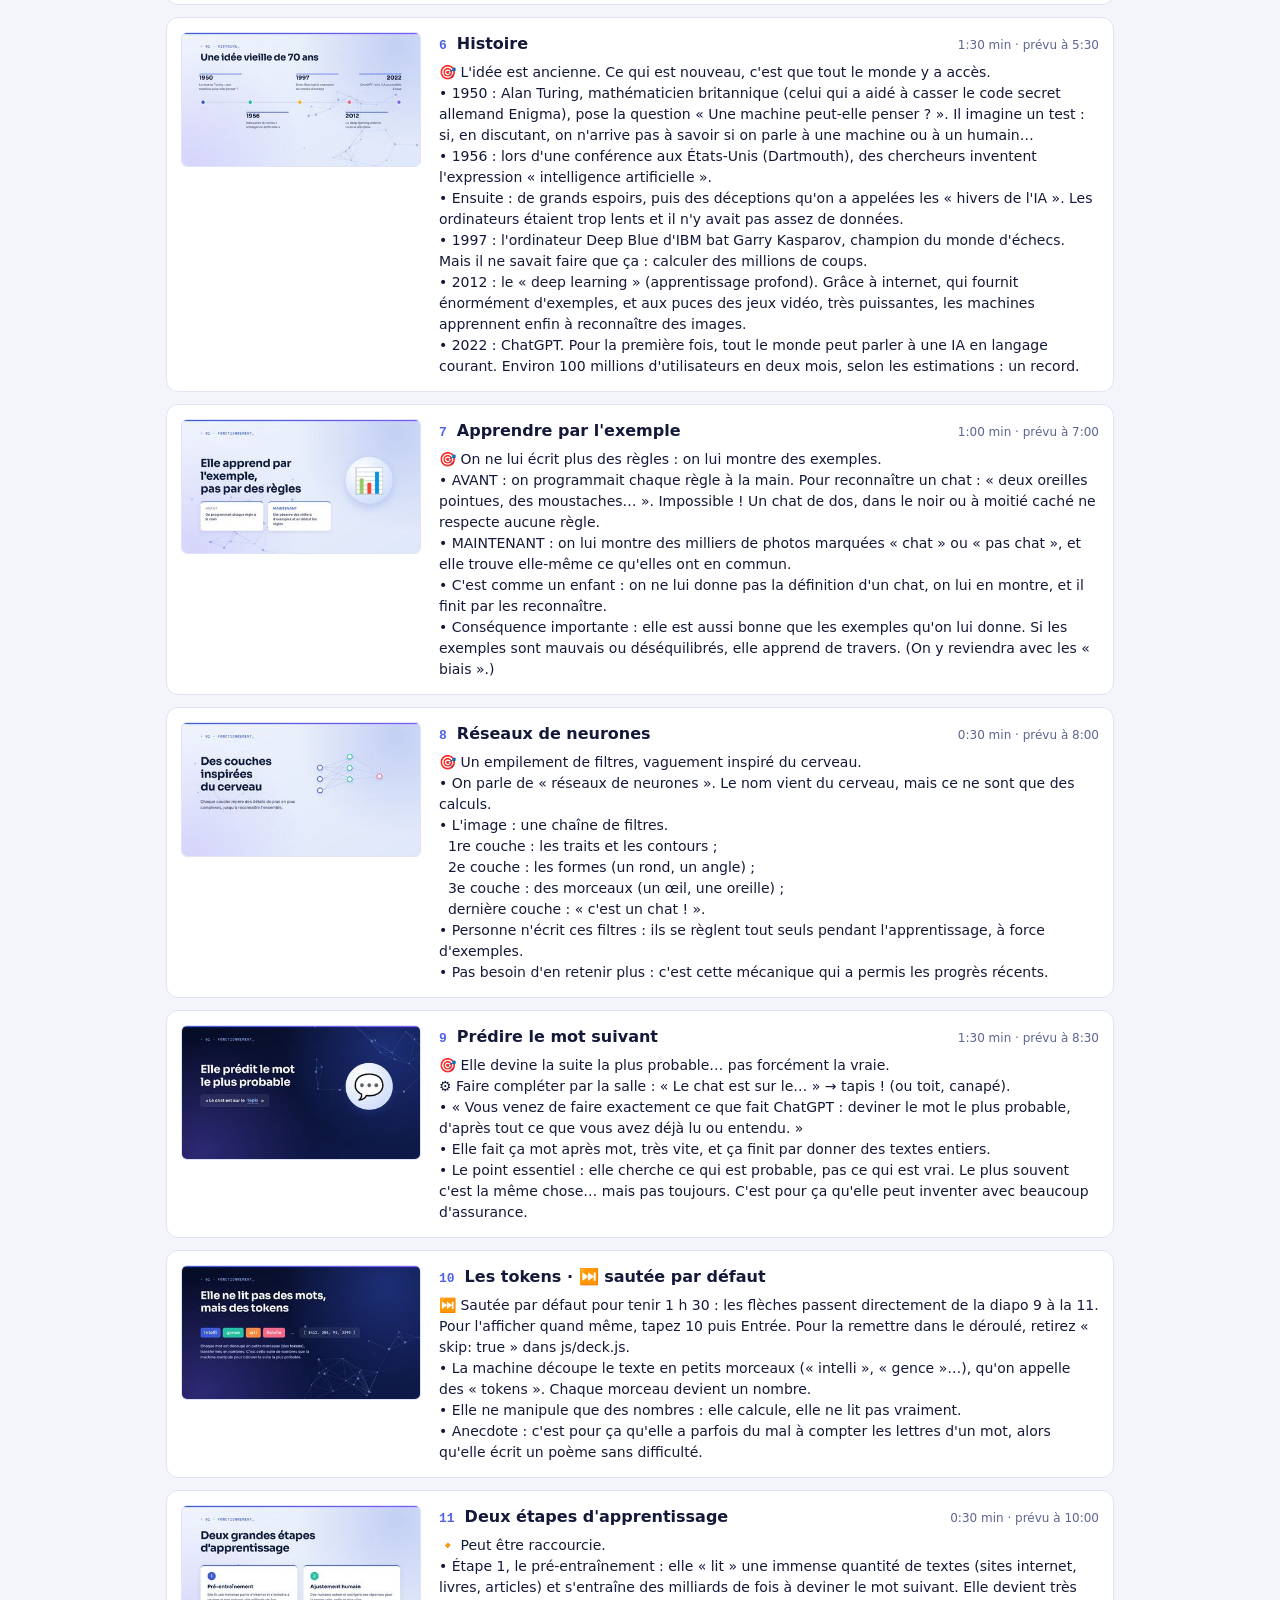
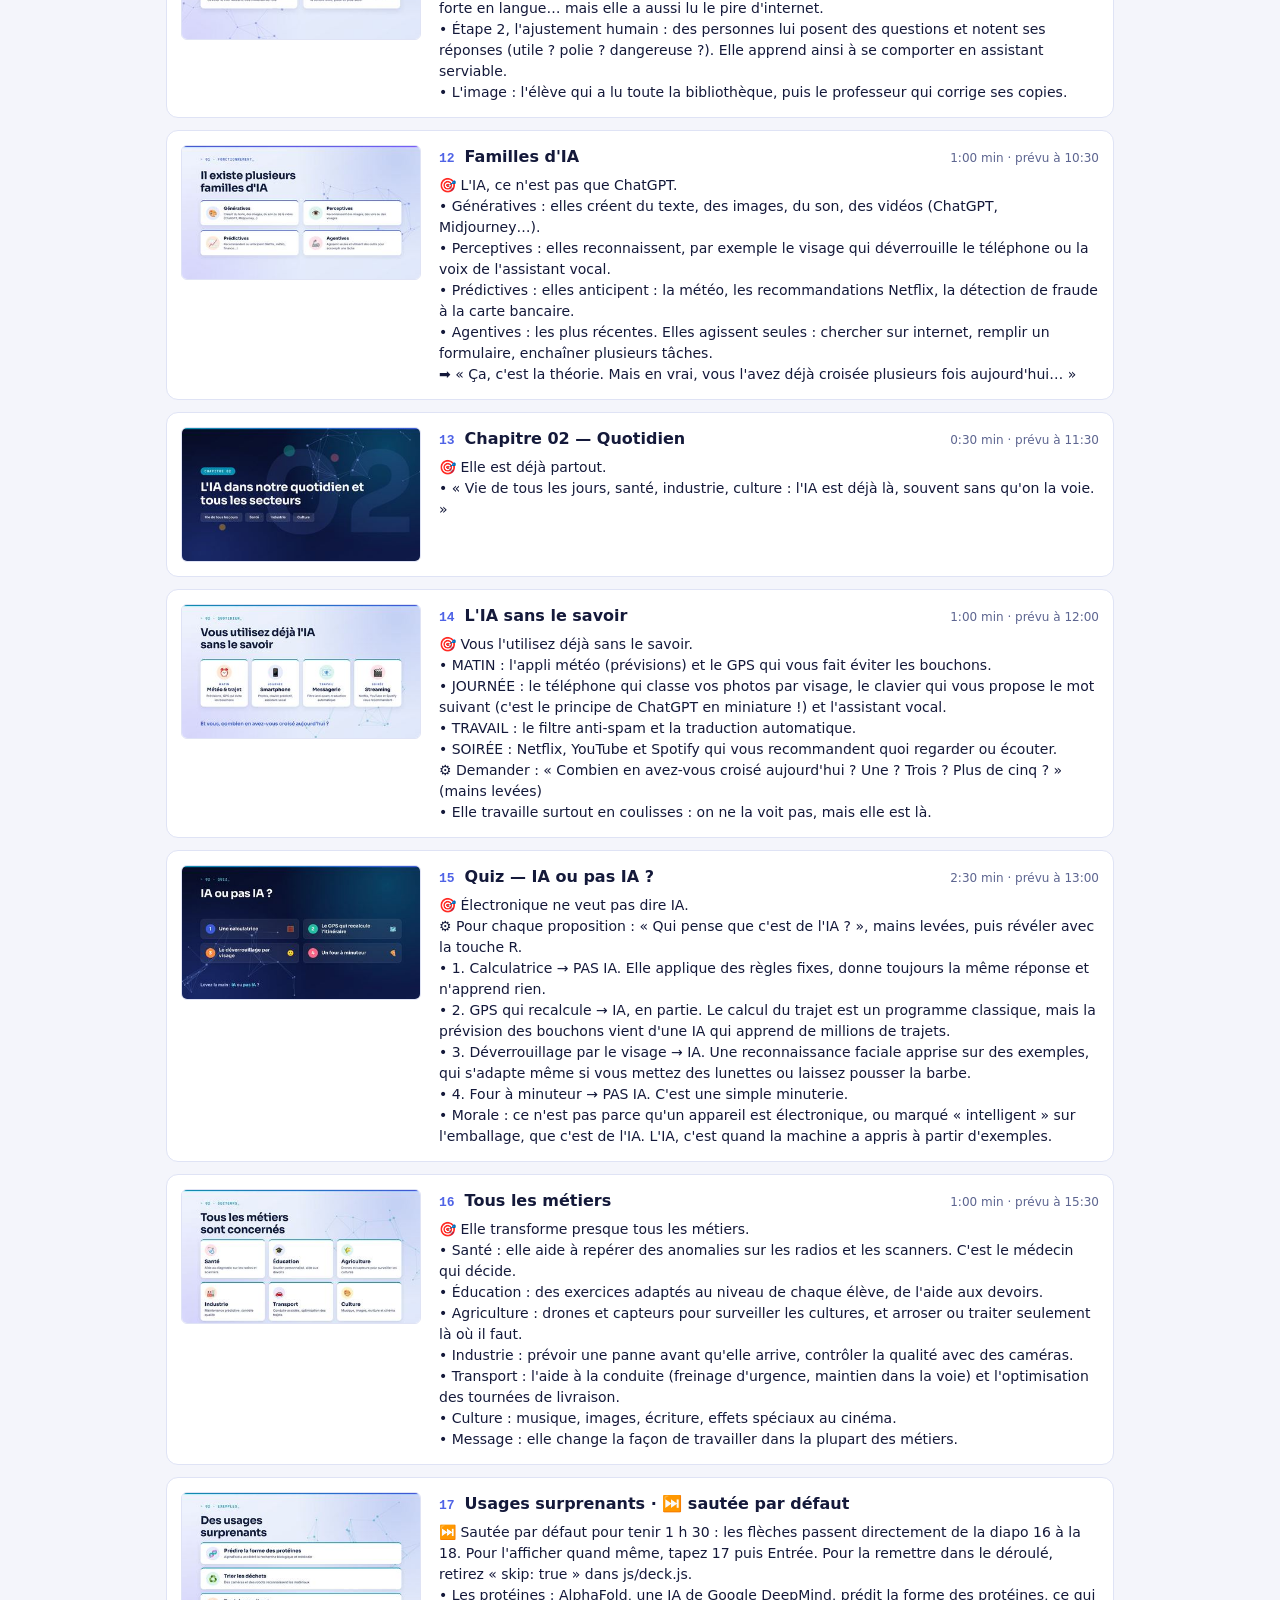
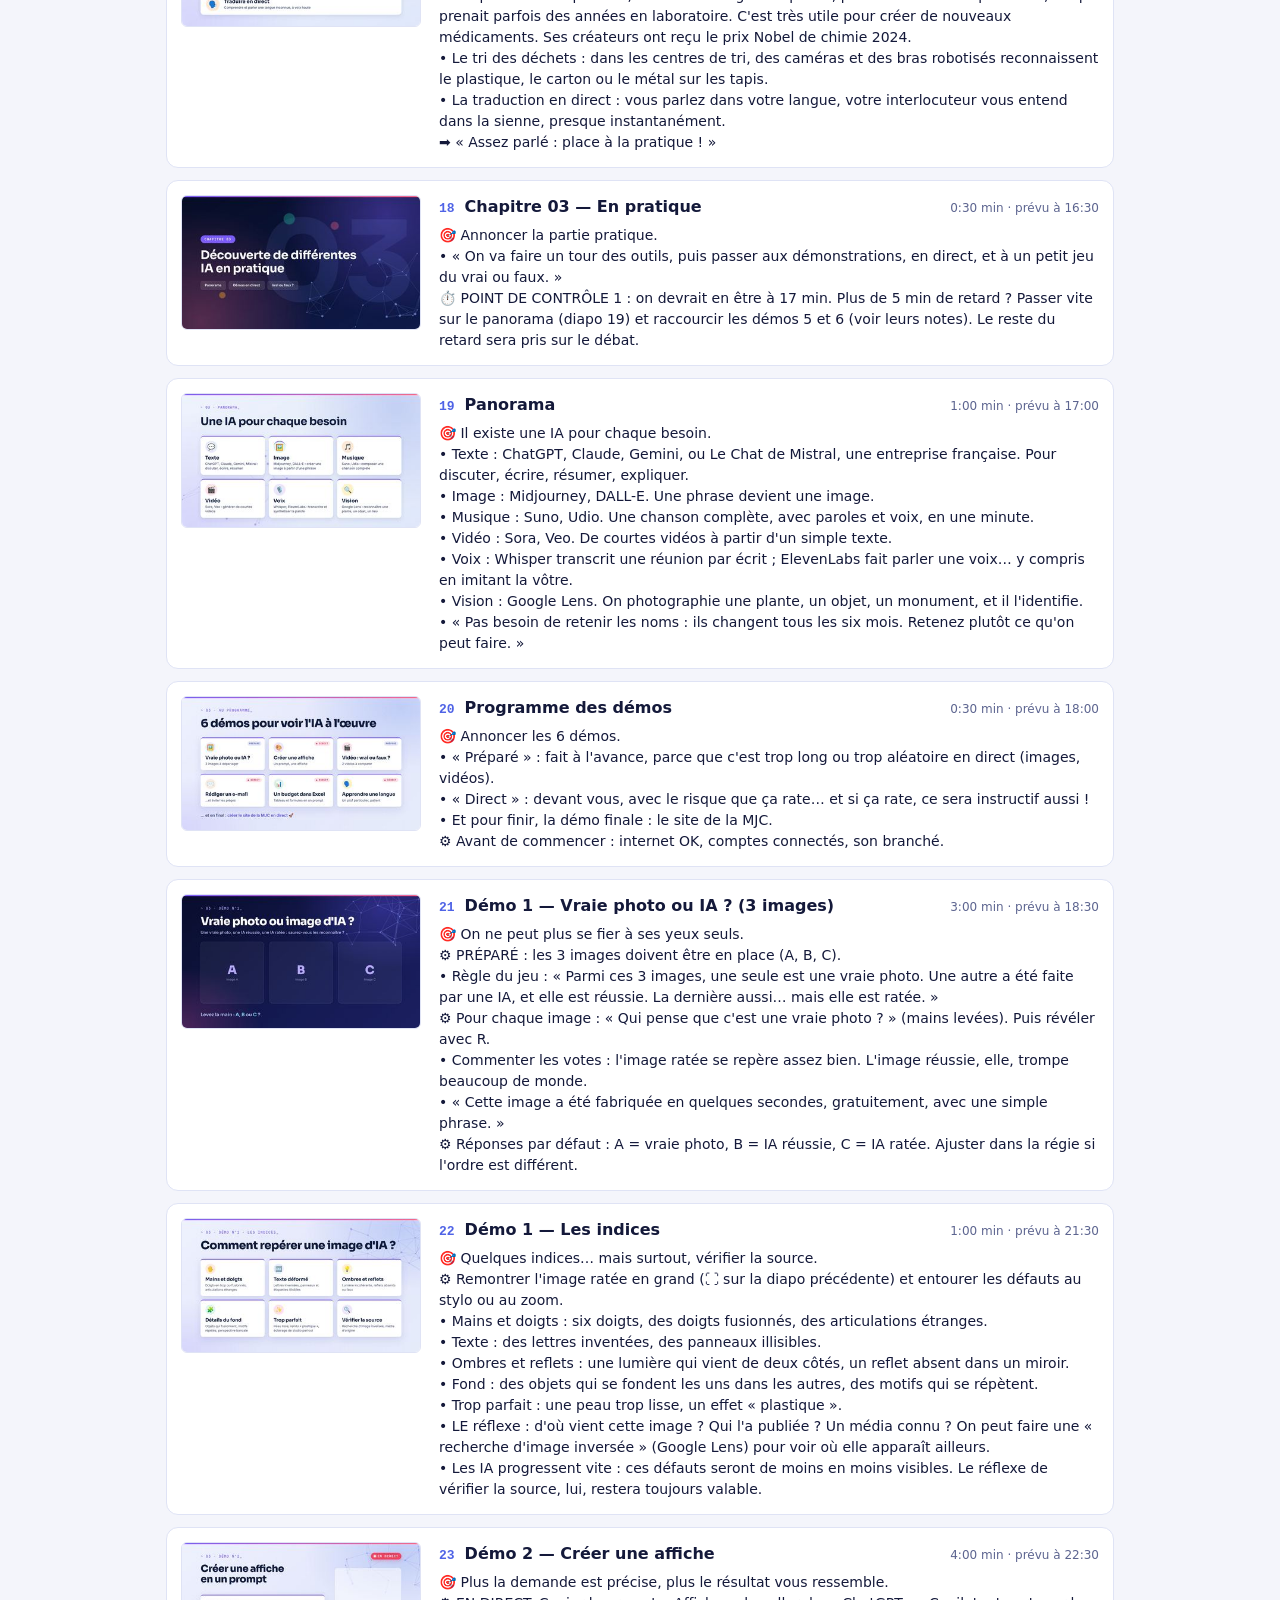
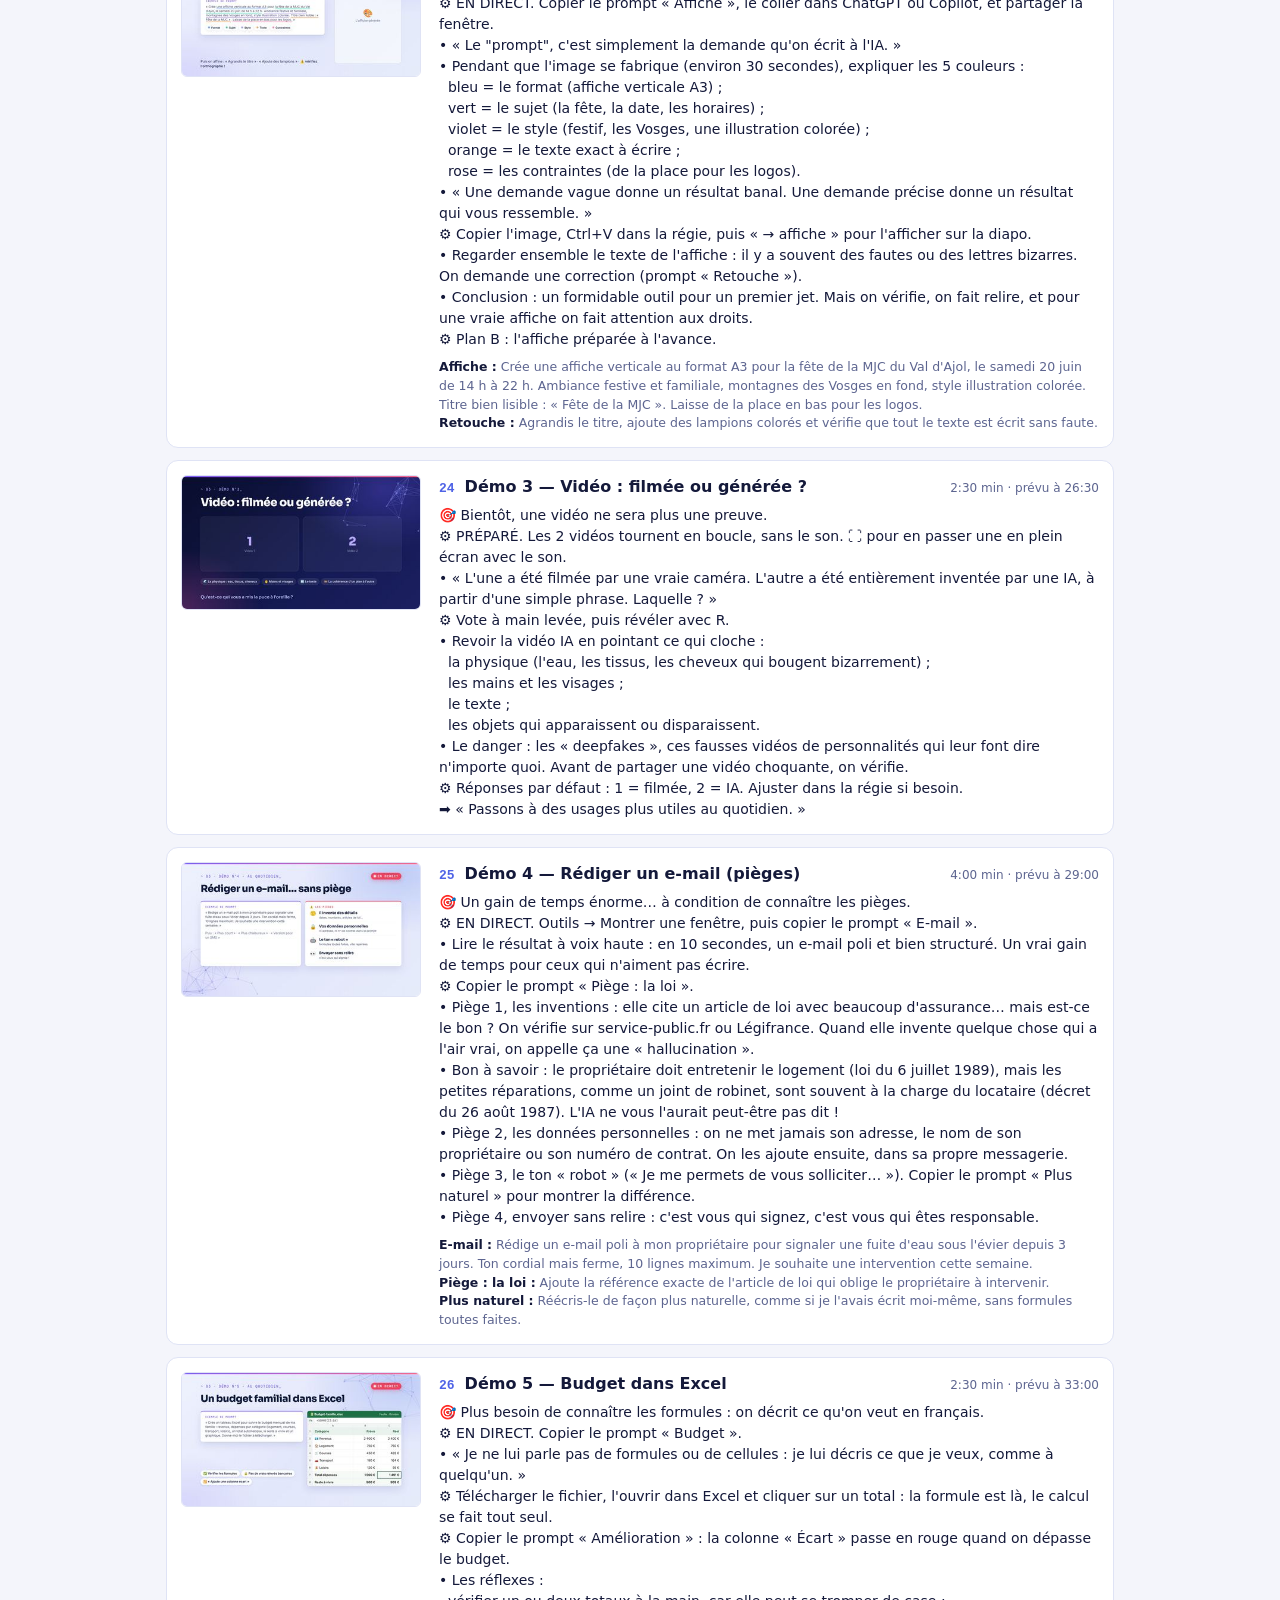
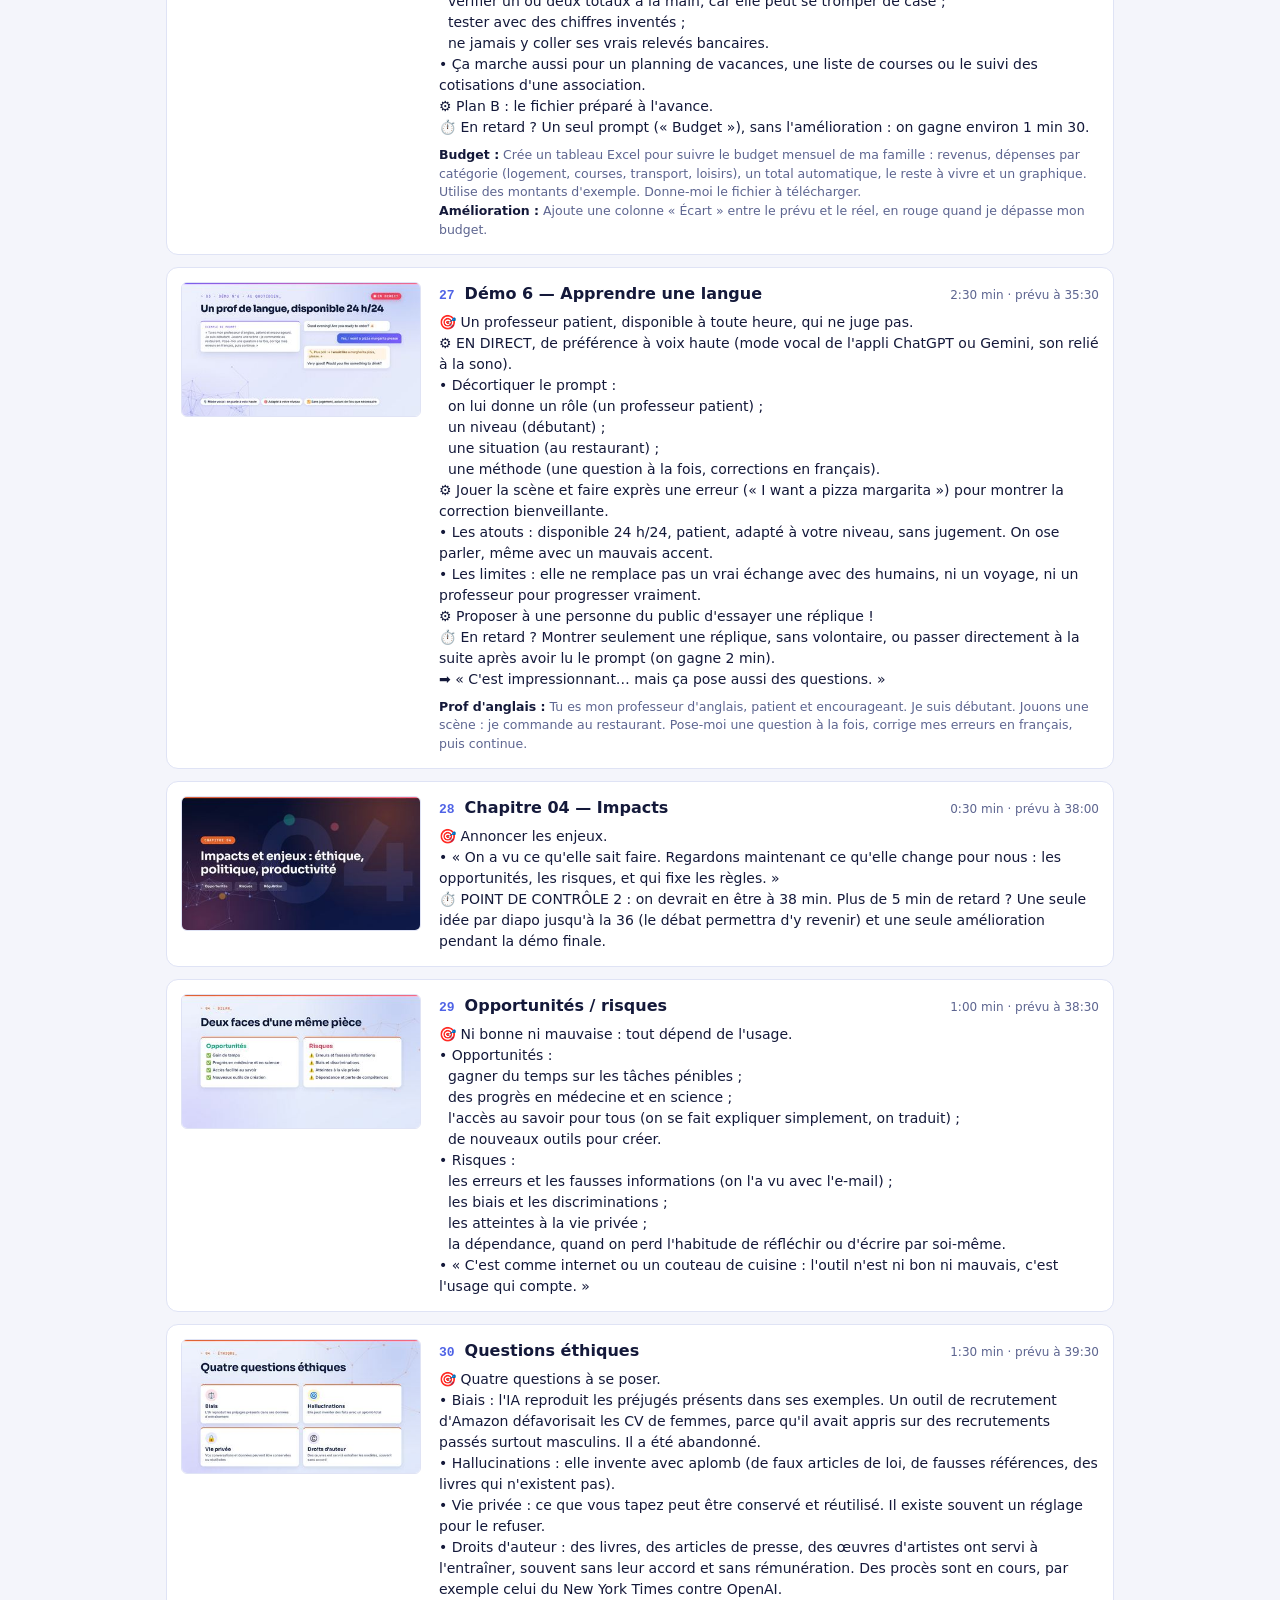
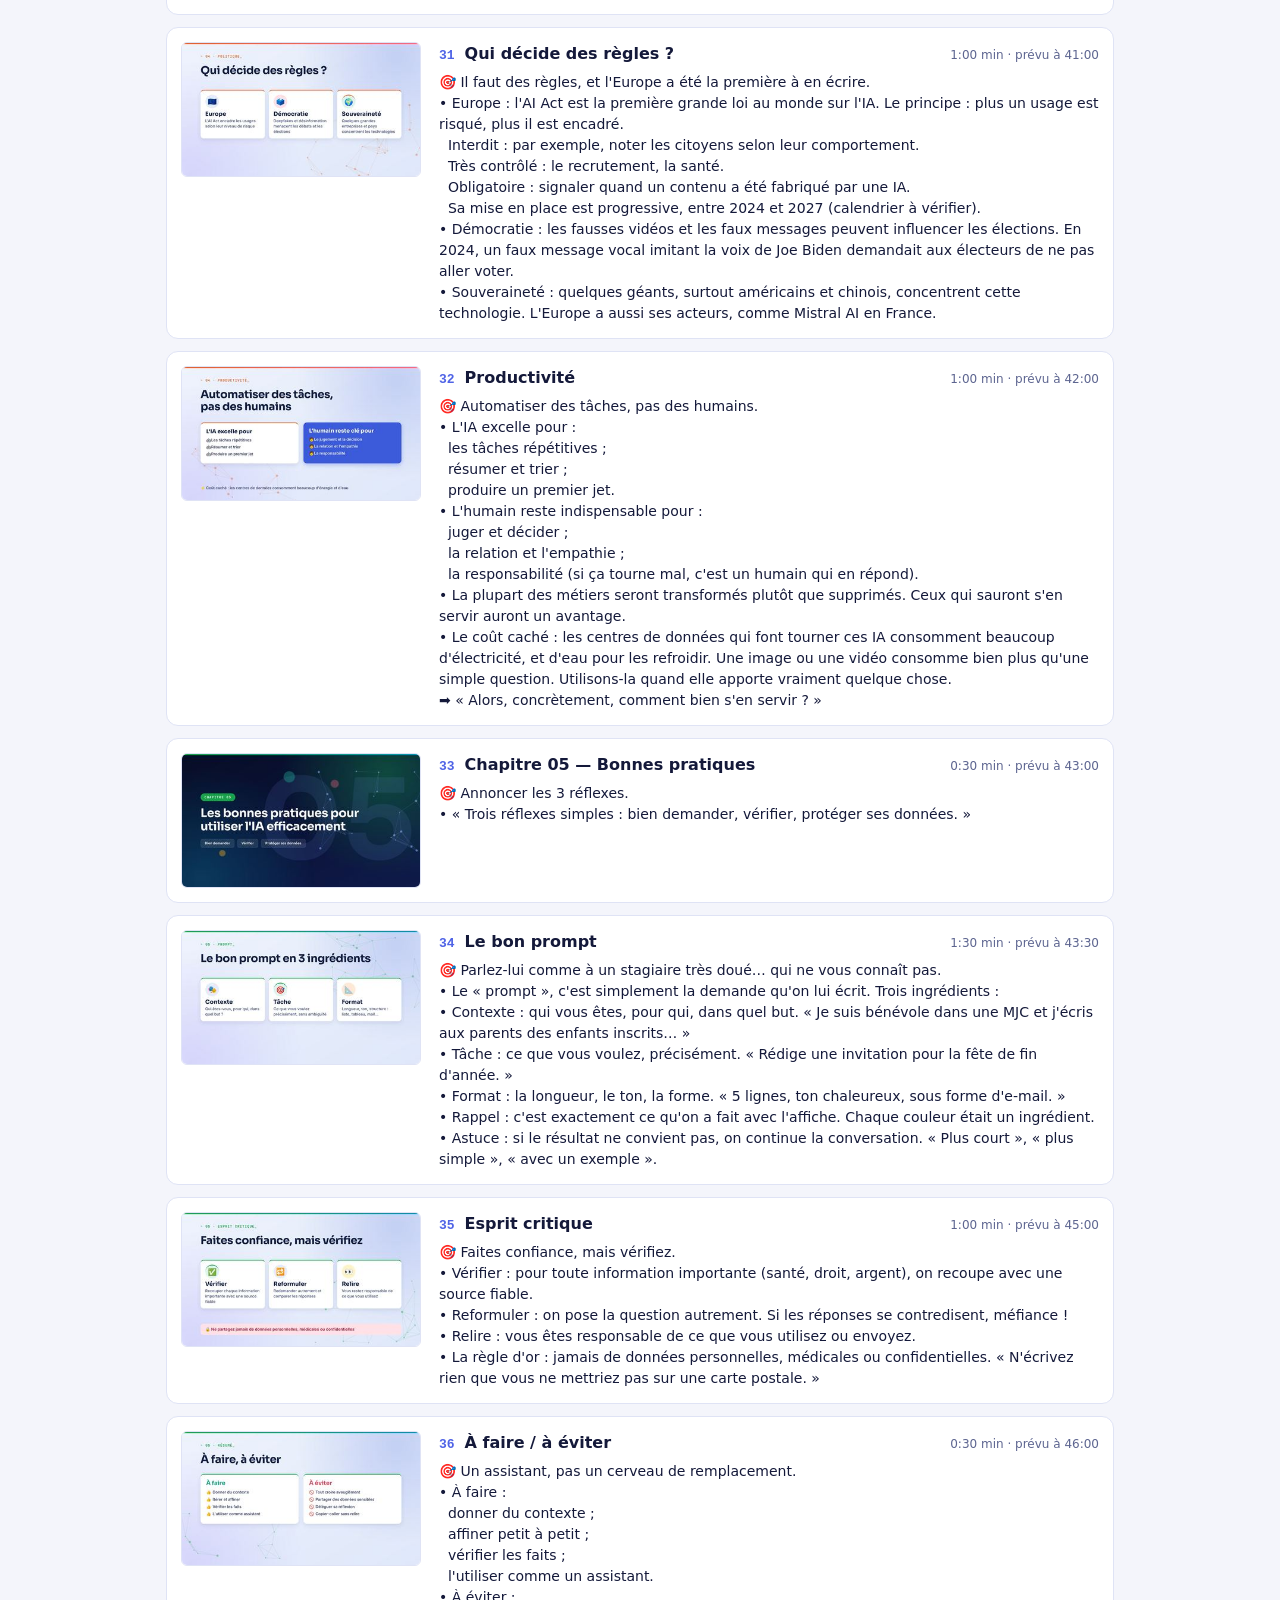
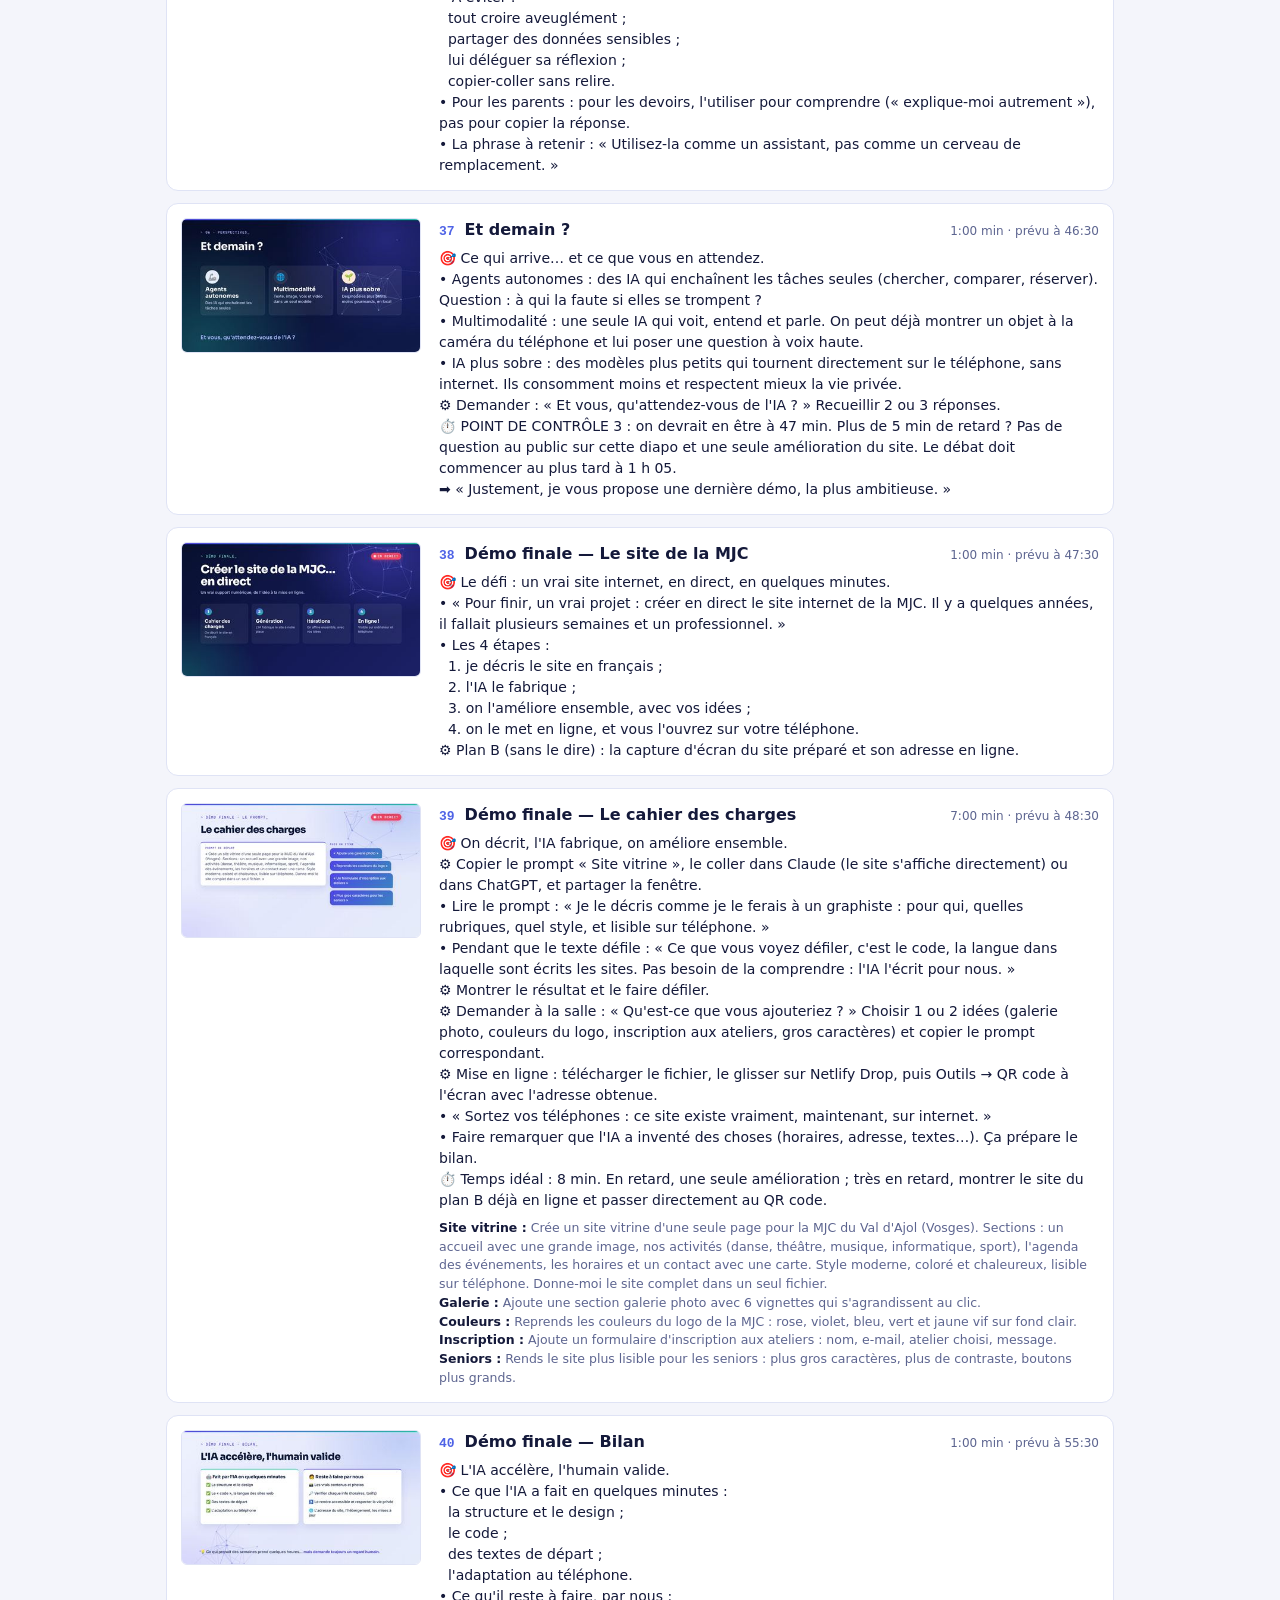
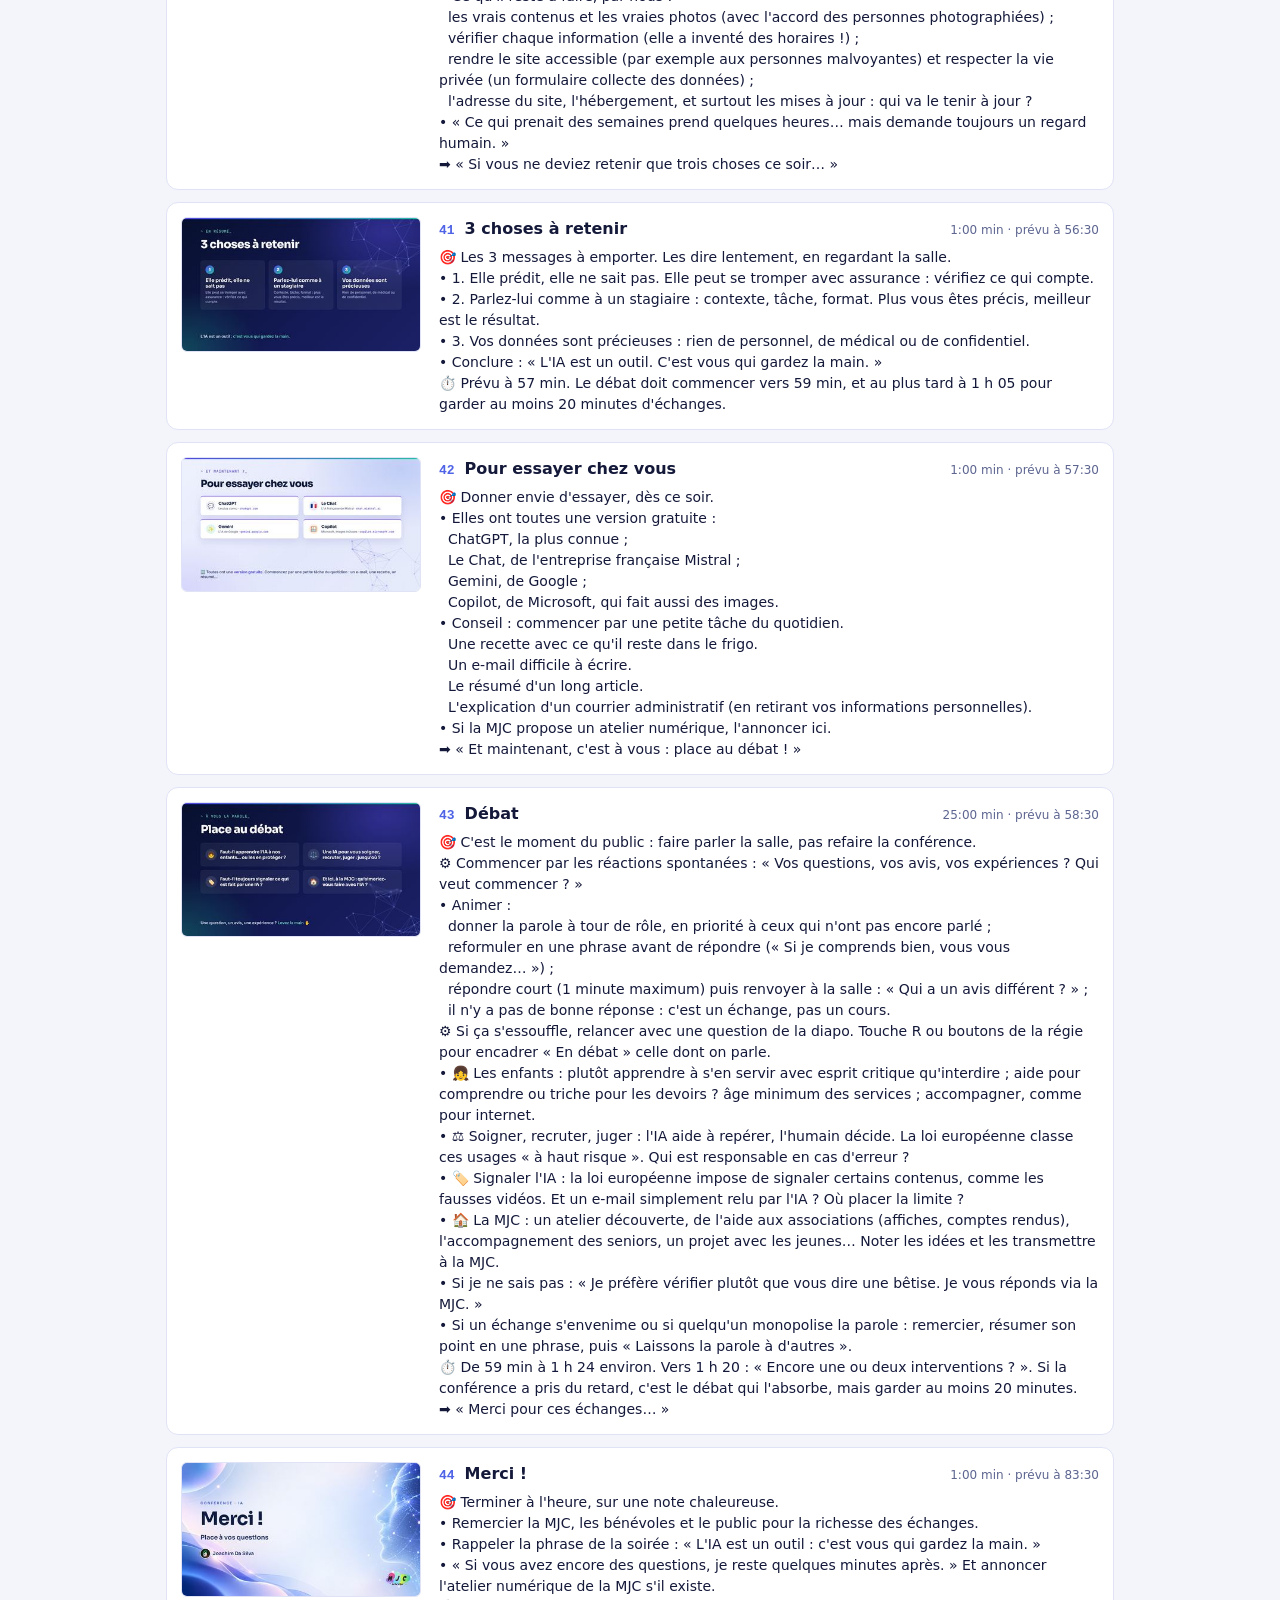
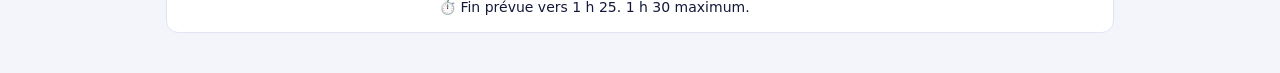
==== commit 1eae107b: "Prévoir 1 h 30 au total, conférence et débat compris - Environ 1 h de conférence et 25 min de débat," ====
--- a/notes.html
+++ b/notes.html
@@ -57,14 +57,14 @@
         const notes = local[n] ?? c.notes ?? '';
         const prompts = (c.prompts || []).map((p) => `<div><b>${esc(p.label)} :</b> ${esc(p.text)}</div>`).join('');
         rows.push(`<section class="s"><img src="${DECK.thumb(n)}" alt="">
-          <div><div class="head"><span class="num">${n}</span><span class="title">${esc(c.title || 'Diapo ' + n)}</span>
+          <div><div class="head"><span class="num">${n}</span><span class="title">${esc(c.title || 'Diapo ' + n)}${c.skip ? ' · ⏭️ sautée par défaut' : ''}</span>
           <span class="min">${c.minutes ? `${fmt(c.minutes)} min · prévu à ${fmt(start)}` : ''}</span></div>
           <div class="notes">${esc(notes) || '<span class="sub">—</span>'}</div>
           ${prompts ? `<div class="prompts">${prompts}</div>` : ''}</div></section>`);
       }
       document.title = 'Notes — ' + DECK.title;
       document.getElementById('t').textContent = 'Notes de l\'orateur — ' + DECK.title;
-      document.getElementById('sub').textContent = `${DECK.subtitle} · ${DECK.slideCount} diapos · durée prévue ≈ ${Math.round(total)} min questions comprises (maximum ${DECK.durationMinutes} min)`;
+      document.getElementById('sub').textContent = `${DECK.subtitle} · ${DECK.slideCount} diapos · durée prévue ≈ ${Math.round(total)} min, débat compris (maximum ${DECK.durationMinutes} min)`;
       document.getElementById('list').innerHTML = rows.join('');
     })();
   </script>
